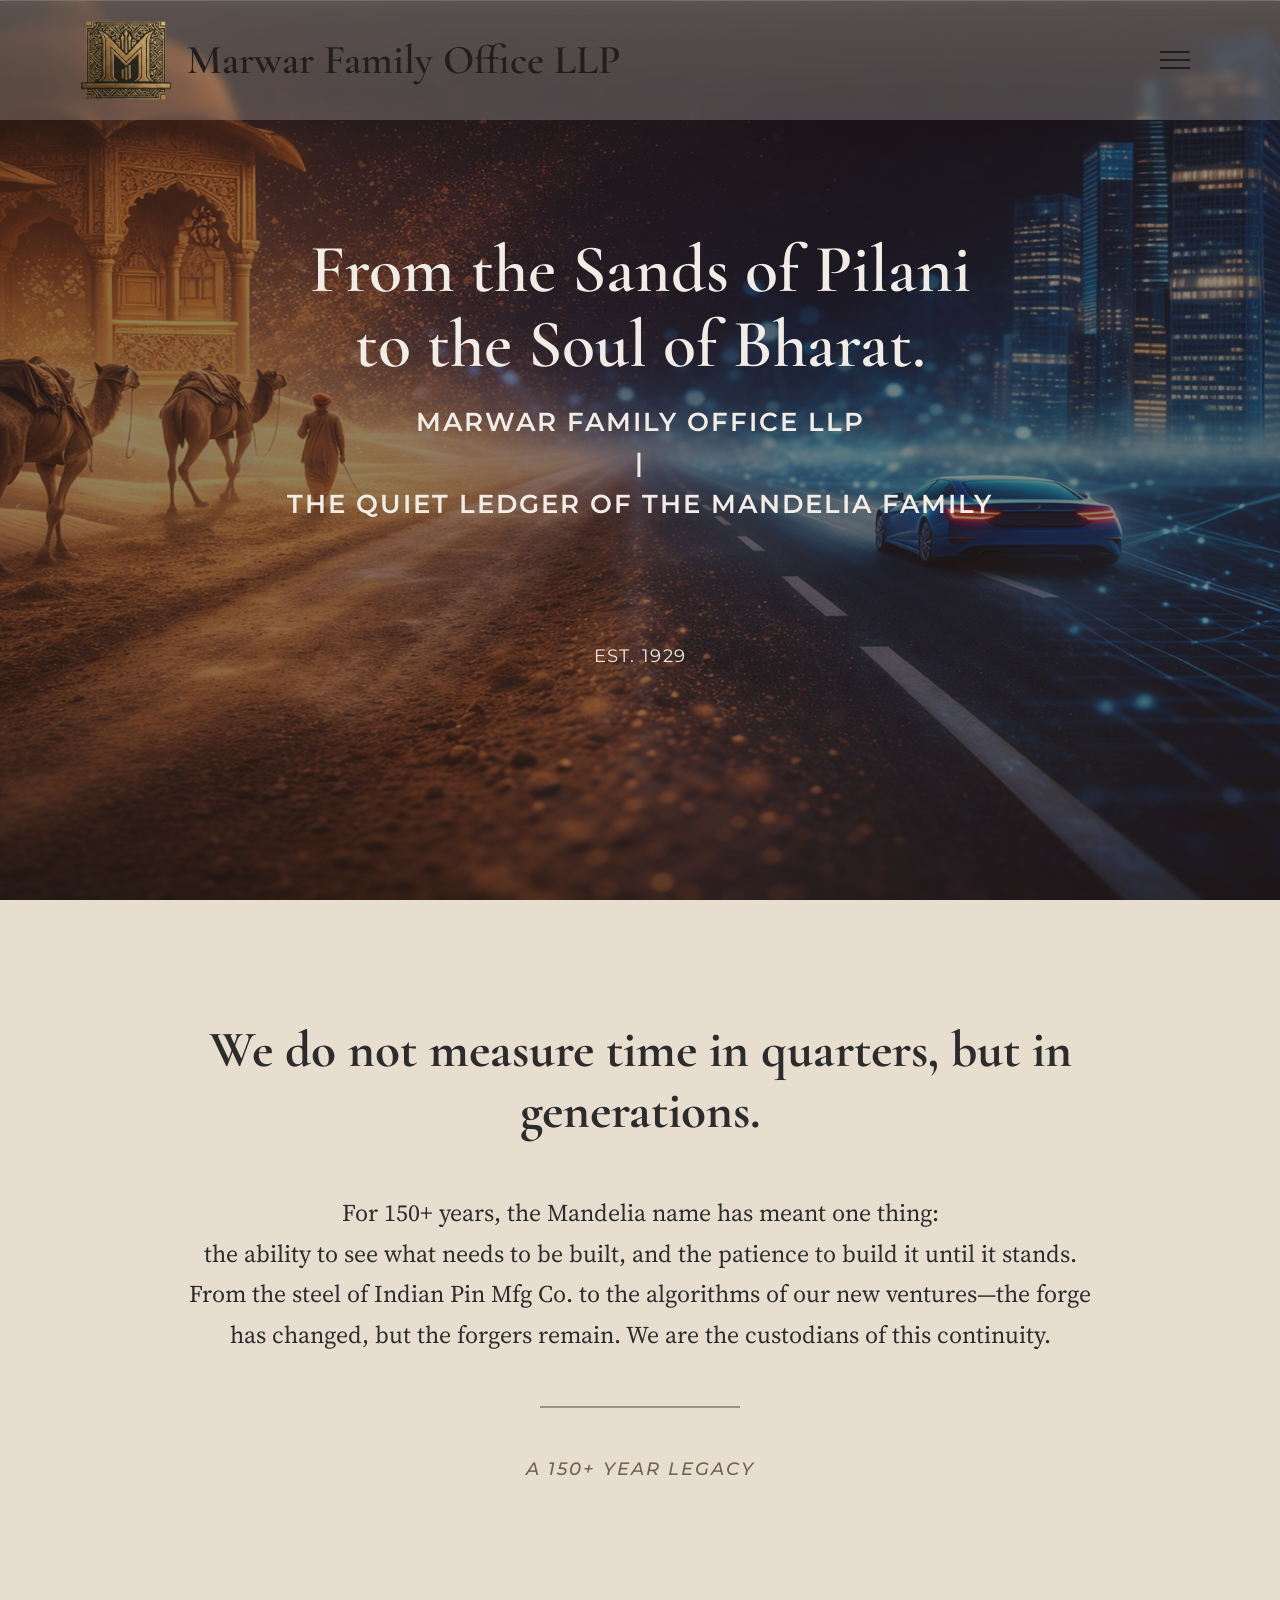
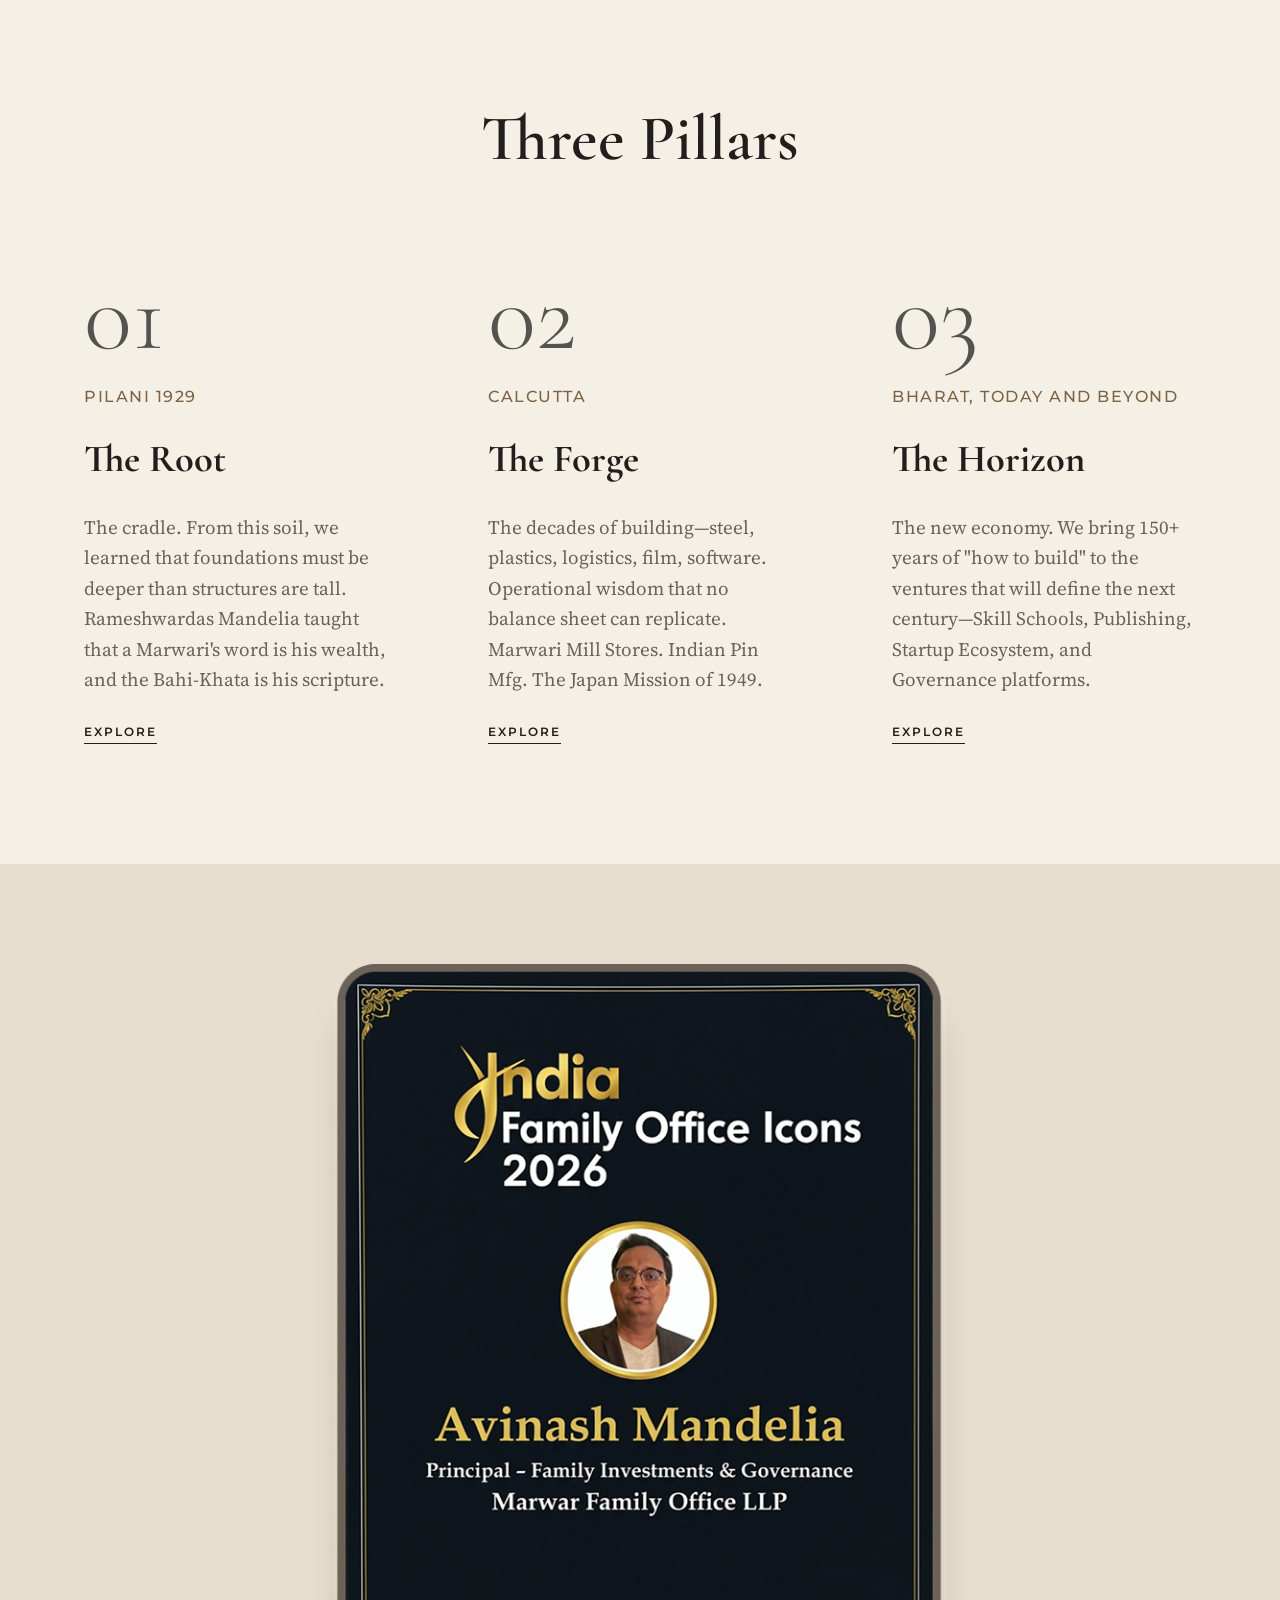
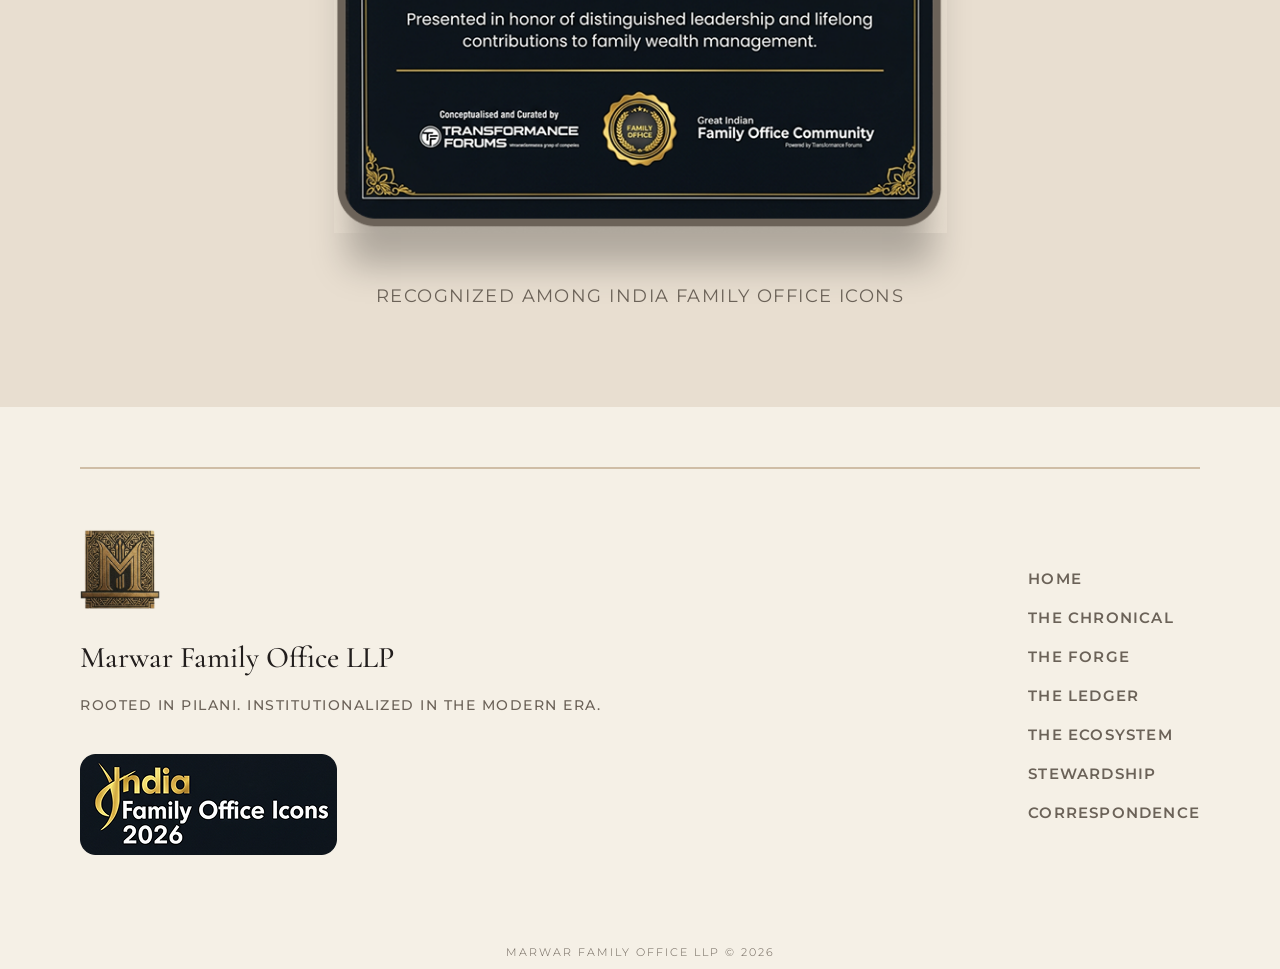
==== index.html @ 7d97b744 "start" ====
<!DOCTYPE html>
<html lang="en">
<head>
    <meta charset="UTF-8">
    <meta name="viewport" content="width=device-width, initial-scale=1.0">
    <title>Marwar Family Office | Home</title>
    
    <link rel="stylesheet" href="../css/global.css">
    <link rel="stylesheet" href="../css/home.css">
    
    <link href="https://fonts.googleapis.com/css2?family=Cormorant+Garamond:wght@300;400;600;700&family=Montserrat:ital,wght@0,300;0,400;0,500;0,600;1,500;1,600&family=Source+Serif+Pro:wght@400&display=swap" rel="stylesheet">
</head>
<body>

    <div id="navbar-placeholder"></div>

    <main>
        <section class="hero">
            <div class="hero-title">
                <h1>From the Sands of Pilani <br> to the Soul of Bharat.</h1>
                <div class="hero-subtitle">
                    Marwar Family Office LLP <br> | <br> The Quiet Ledger of the Mandelia Family
                </div>
            </div>
            <div style="font-family: 'Montserrat'; font-size: 18px; text-transform: uppercase; letter-spacing: 1.44px;">Est. 1929</div>
        </section>

        <section class="legacy-section">
            <div class="legacy-heading">We do not measure time in quarters, but in generations.</div>
            <div class="legacy-body">
                For 150+ years, the Mandelia name has meant one thing: <br> the ability to see what needs to be built, and the patience to build it until it stands.
                <br>From the steel of Indian Pin Mfg Co. to the algorithms of our new ventures—the forge <br> has changed, but the forgers remain. We are the custodians of this continuity.
            </div>
            <div class="divider-gold"></div>
            <div class="legacy-tag">A 150+ Year Legacy</div>
        </section>

        <section class="pillars-section">
            <h2>Three Pillars</h2>
            <div class="pillars-grid">
                <div class="pillar-card">
                    <div class="pillar-num">01</div>
                    <div class="pillar-loc">Pilani 1929</div>
                    <h3>The Root</h3>
                    <div class="pillar-desc">The cradle. From this soil, we learned that foundations must be deeper than structures are tall. Rameshwardas Mandelia taught that a Marwari's word is his wealth, and the Bahi-Khata is his scripture.</div>
                    <a href="chronicle.html" class="pillar-explore">Explore</a>
                </div>
                <div class="pillar-card">
                    <div class="pillar-num">02</div>
                    <div class="pillar-loc">Calcutta</div>
                    <h3>The Forge</h3>
                    <div class="pillar-desc">The decades of building—steel, plastics, logistics, film, software. Operational wisdom that no balance sheet can replicate. Marwari Mill Stores. Indian Pin Mfg. The Japan Mission of 1949.</div>
                    <a href="forge.html" class="pillar-explore">Explore</a>
                </div>
                <div class="pillar-card">
                    <div class="pillar-num">03</div>
                    <div class="pillar-loc">Bharat, today and Beyond</div>
                    <h3>The Horizon</h3>
                    <div class="pillar-desc">The new economy. We bring 150+ years of "how to build" to the ventures that will define the next century—Skill Schools, Publishing, Startup Ecosystem, and Governance platforms.</div>
                    <a href="ecosystem.html" class="pillar-explore">Explore</a>
                </div>
            </div>
        </section>

        <section style="background: #E8DED0; padding: 100px 0; text-align: center;">
            <img src="../assets/images/award.png" style="max-width: 613px; width: 90%; box-shadow: 0px 46px 34px -14px rgba(0,0,0,0.25);" alt="Award">
            <div style="margin-top: 48px; font-family: 'Montserrat'; font-size: 18px; text-transform: uppercase; letter-spacing: 1.44px; color: #6B6258;">
                Recognized among India Family Office Icons
            </div>
        </section>
    </main>

    <div id="footer-placeholder"></div>

    <script src="../js/main.js"></script>
    <script>
        window.onload = () => {
            // Load components and highlight 'index' (Home) in the nav
            loadComponent('navbar-placeholder', '../Components/navbar.html', 'index');
            loadComponent('footer-placeholder', '../Components/footer.html');
        };
    </script>
</body>
</html>
---- css/global.css ----
/* --- Global Reset & Fonts --- */
* { margin: 0; padding: 0; box-sizing: border-box; }
body { background-color: #F5F0E6; color: #2C2C2C; font-family: 'Montserrat', sans-serif; }


/* --- NAVBAR & OVERLAY STYLES --- */
.header {
    width: 100%;
    padding: 20px 80px;
    display: flex;
    justify-content: space-between;
    align-items: center;
    position: fixed;
    top: 0;
    z-index: 1000;
    backdrop-filter: blur(5px);
    -webkit-backdrop-filter: blur(5px);
    background: rgba(245, 240, 230, 0.22); /* Same as your provided code */
}

.logo-container { display: flex; align-items: center; gap: 15px; }
.logo-container img { height: 80px; display: block; }
.logo-text { 
    color: #221E1D; 
    font-size: 41px; 
    font-family: 'Cormorant Garamond', serif; 
    font-weight: 600; 
    word-wrap: break-word;
}

/* HAMBURGER STYLING */
.nav-toggle { background: none; border: none; cursor: pointer; padding: 10px; z-index: 1100; }
.hamburger { 
    display: block; 
    width: 30px; 
    height: 2px; 
    background: #221E1D; 
    position: relative; 
}
.hamburger::before, .hamburger::after { 
    content: ''; 
    position: absolute; 
    width: 30px; 
    height: 2px; 
    background: #221E1D; 
    left: 0; 
}
.hamburger::before { top: -8px; }
.hamburger::after { bottom: -8px; }

/* OVERLAY STYLING */
.nav-overlay {
    position: fixed; 
    top: 0; 
    left: 0; 
    width: 100%; 
    height: 100%;
    backdrop-filter: blur(10px); 
    -webkit-backdrop-filter: blur(10px);
    background: rgba(232, 222, 208, 0.9); /* Your specific beige overlay */
    display: flex; 
    justify-content: center; 
    align-items: center;
    z-index: 2000; 
    opacity: 0; 
    visibility: hidden; 
    transition: all 0.4s ease-in-out;
}

.nav-overlay.active { 
    opacity: 1; 
    visibility: visible; 
}

.nav-close { 
    position: absolute; 
    top: 30px; 
    right: 80px; 
    font-size: 50px; 
    background: none; 
    border: none; 
    color: #221E1D; 
    cursor: pointer; 
    font-weight: 200; 
}

.nav-links { 
    display: flex; 
    flex-direction: column; 
    gap: 60px; 
    text-align: center; 
    font-family: Montserrat; 
}

.nav-item { 
    text-decoration: none; 
    color: #221E1D; 
    font-family: 'Montserrat', sans-serif;
    font-size: 18px; 
    font-weight: 600; 
    letter-spacing: 2px; 
    transition: color 0.3s; 
    text-transform: uppercase; 
}

.nav-item:hover, .nav-item.active { 
    color: #8c734b; /* Marwar Gold */
}

@media (max-width: 1024px) {
    .header { padding: 15px 40px; }
    .logo-container img { height: 60px; }
    .logo-text { font-size: 20px; }
}

@media (max-width: 768px) {
    .header { padding: 10px 20px; }
    .logo-container img { height: 50px; }
    .logo-text { font-size: 18px; }
    .nav-item { font-size: 18px; letter-spacing: 2px; }
}


/* --- THE MARWAR ARCHITECTURAL FOOTER --- */
.marwar-footer {
    background-color: #F5F0E6;
    padding: 60px 80px 10px 80px;
    width: 100%;
    display: flex;
    justify-content: center;
}

.footer-container {
    max-width: 1568px;
    width: 100%;
}

.footer-divider {
    width: 100%;
    height: 2px;
    background-color: #B69B7C;
    opacity: 0.6;
    margin-bottom: 60px; 
}

.footer-main-content {
    display: flex;
    justify-content: space-between; 
    align-items: flex-start;
}

.footer-brand-section {
    display: flex;
    flex-direction: column;
    gap: 20px;
}

.footer-logo {
    height: 80px;
    width: 80px;
    margin-bottom: 10px;
}

.footer-company-name {
    font-family: 'Cormorant Garamond', serif;
    font-size: 30px;
    font-weight: 500;
    color: #221E1D;
    margin: 0;
}

.footer-tagline {
    font-family: 'Montserrat', sans-serif;
    font-size: 14px;
    font-weight: 500;
    text-transform: uppercase;
    letter-spacing: 1.5px;
    color: #6B6258;
}

.award-icon {
    width: 257px;
    height: auto;
    margin-top: 20px;
    border-radius: 8px;
}


.footer-nav {
    margin-top: 40px;
    display: flex;
    flex-direction: column; 
    text-align: left; 
    gap: 20px;
}

.footer-nav a {
    text-decoration: none;
    font-family: 'Montserrat', sans-serif;
    font-size: 15px;
    font-weight: 600;
    color: #6B6258;
    text-transform: uppercase;
    letter-spacing: 1.2px;
    transition: color 0.3s ease;
}

.footer-nav a:hover {
    color: #8c734b;
}

.footer-copyright {
    margin-top: 90px; 
    text-align: center;
    font-family: 'Montserrat', sans-serif;
    font-size: 11px;
    font-weight: 300;
    color: #6B6258;
    letter-spacing: 2px;
    text-transform: uppercase;
}

/* --- RESPONSIVE LOGIC --- */
@media (max-width: 1024px) {
    .marwar-footer { padding: 60px 40px; }
}

@media (max-width: 768px) {
    .footer-main-content {
        flex-direction: column; /* Stack only on mobile */
        align-items: center;
        text-align: center;
        gap: 60px;
    }

    .footer-nav {
        text-align: center;
        width: 100%;
    }

    .footer-logo {
        height: 80px;
    }
}
---- css/home.css ----
/* --- Home Page Specific Styles --- */

/* 1. Hero Section */
.hero {
    height: 100vh;
    width: 100%;
    background: linear-gradient(rgba(30, 14, 3, 0.4), rgba(30, 14, 3, 0.4)), 
                url('../assets/images/hero.png') no-repeat center center;
    background-size: cover;
    display: flex;
    flex-direction: column;
    justify-content: center;
    align-items: center;
    text-align: center;
    color: #F2ECE7;
    padding: 0 20px;
    /* Added gap for the 'Est 1929' spacing */
    gap: 120px; 
}

.hero-title h1 {
    font-family: 'Cormorant Garamond', serif;
    font-size: clamp(2.5rem, 6vw, 68px);
    font-weight: 600;
    margin-bottom: 20px;
    line-height: 1.1;
}

.hero-subtitle {
    font-family: 'Montserrat', sans-serif;
    font-size: clamp(0.9rem, 2vw, 28px);
    font-weight: 600;
    text-transform: uppercase;
    line-height: 1.6;
    letter-spacing: 2px;
}

.hero-est {
    font-family: 'Montserrat', sans-serif;
    font-size: 18px;
    text-transform: uppercase;
    letter-spacing: 1.44px;
    opacity: 0.9;
}

/* 2. Legacy Section (The Quote) */
.legacy-section {
    background: #E8DED0;
    padding: 120px 10%;
    display: flex;
    flex-direction: column;
    align-items: center;
    text-align: center;
    gap: 50px;
}

.legacy-heading {
    font-family: 'Cormorant Garamond', serif;
    font-size: clamp(1.8rem, 4vw, 56px);
    font-weight: 700;
    max-width: 900px;
    line-height: 1.2;
}

.legacy-body {
    max-width: 1100px;
    font-family: 'Source Serif Pro', serif;
    font-size: clamp(1.1rem, 2vw, 24px);
    line-height: 1.7;
    color: #2C2C2C;
}

.divider-gold {
    width: 200px;
    height: 2px;
    background: #716251;
    opacity: 0.6;
}

.legacy-tag {
    font-family: 'Montserrat', sans-serif;
    font-size: 18px;
    font-style: italic;
    font-weight: 500;
    text-transform: uppercase;
    letter-spacing: 2px;
    color: #716251;
}

/* 3. Three Pillars Section */
.pillars-section {
    background: #F5F0E6;
    padding: 100px 5%;
    text-align: center;
}

.pillars-section h2 {
    font-family: 'Cormorant Garamond', serif;
    font-size: clamp(2.5rem, 5vw, 68px);
    font-weight: 600;
    margin-bottom: 80px;
    color: #221E1D;
}

.pillars-grid {
    display: flex;
    justify-content: center;
    gap: 60px;
    flex-wrap: wrap;
    max-width: 1400px;
    margin: 0 auto;
}

.pillar-card {
    flex: 1;
    min-width: 320px;
    max-width: 400px;
    text-align: left;
    display: flex;
    flex-direction: column;
    gap: 30px;
    padding: 20px;
    transition: transform 0.3s ease;
}

.pillar-card:hover {
    transform: translateY(-10px);
}

.pillar-num {
    font-family: 'Cormorant Garamond', serif;
    font-size: 100px;
    font-weight: 300;
    line-height: 0.8;
    color: #2C2C2C;
    opacity: 0.8;
}

.pillar-loc {
    font-family: 'Montserrat', sans-serif;
    font-size: 16px;
    color: #7C6346;
    text-transform: uppercase;
    letter-spacing: 1.5px;
    font-weight: 500;
}

.pillar-card h3 {
    font-family: 'Cormorant Garamond', serif;
    font-size: clamp(2rem, 3vw, 46px);
    font-weight: 700;
    color: #221E1D;
}

.pillar-desc {
    font-family: 'Source Serif Pro', serif;
    font-size: 19px;
    line-height: 1.6;
    color: #6B6258;
}

.pillar-explore {
    font-family: 'Montserrat', sans-serif;
    font-size: 12px;
    font-weight: 600;
    text-transform: uppercase;
    letter-spacing: 2px;
    text-decoration: none;
    color: #221E1D;
    border-bottom: 1px solid #221E1D;
    width: fit-content;
    padding-bottom: 4px;
    transition: color 0.3s, border-color 0.3s;
}

.pillar-explore:hover {
    color: #7C6346;
    border-color: #7C6346;
}

/* 4. Award Section */
.award-section {
    background: #E8DED0;
    padding: 100px 20px;
    text-align: center;
}

.award-img {
    max-width: 613px;
    width: 100%;
    height: auto;
    box-shadow: 0px 46px 60px -20px rgba(0,0,0,0.3);
    border-radius: 4px;
}

.award-label {
    margin-top: 48px;
    font-family: 'Montserrat', sans-serif;
    font-size: 18px;
    text-transform: uppercase;
    letter-spacing: 1.44px;
    color: #6B6258;
}

/* --- Responsive Layout --- */

@media (max-width: 1024px) {
    .hero { gap: 80px; }
    .pillars-grid { gap: 40px; }
}

@media (max-width: 768px) {
    .legacy-section { padding: 80px 20px; }
    .hero { height: 85vh; }
    .pillars-section h2 { margin-bottom: 40px; }
    .pillar-card { align-items: center; text-align: center; }
    .pillar-explore { margin: 0 auto; }
}
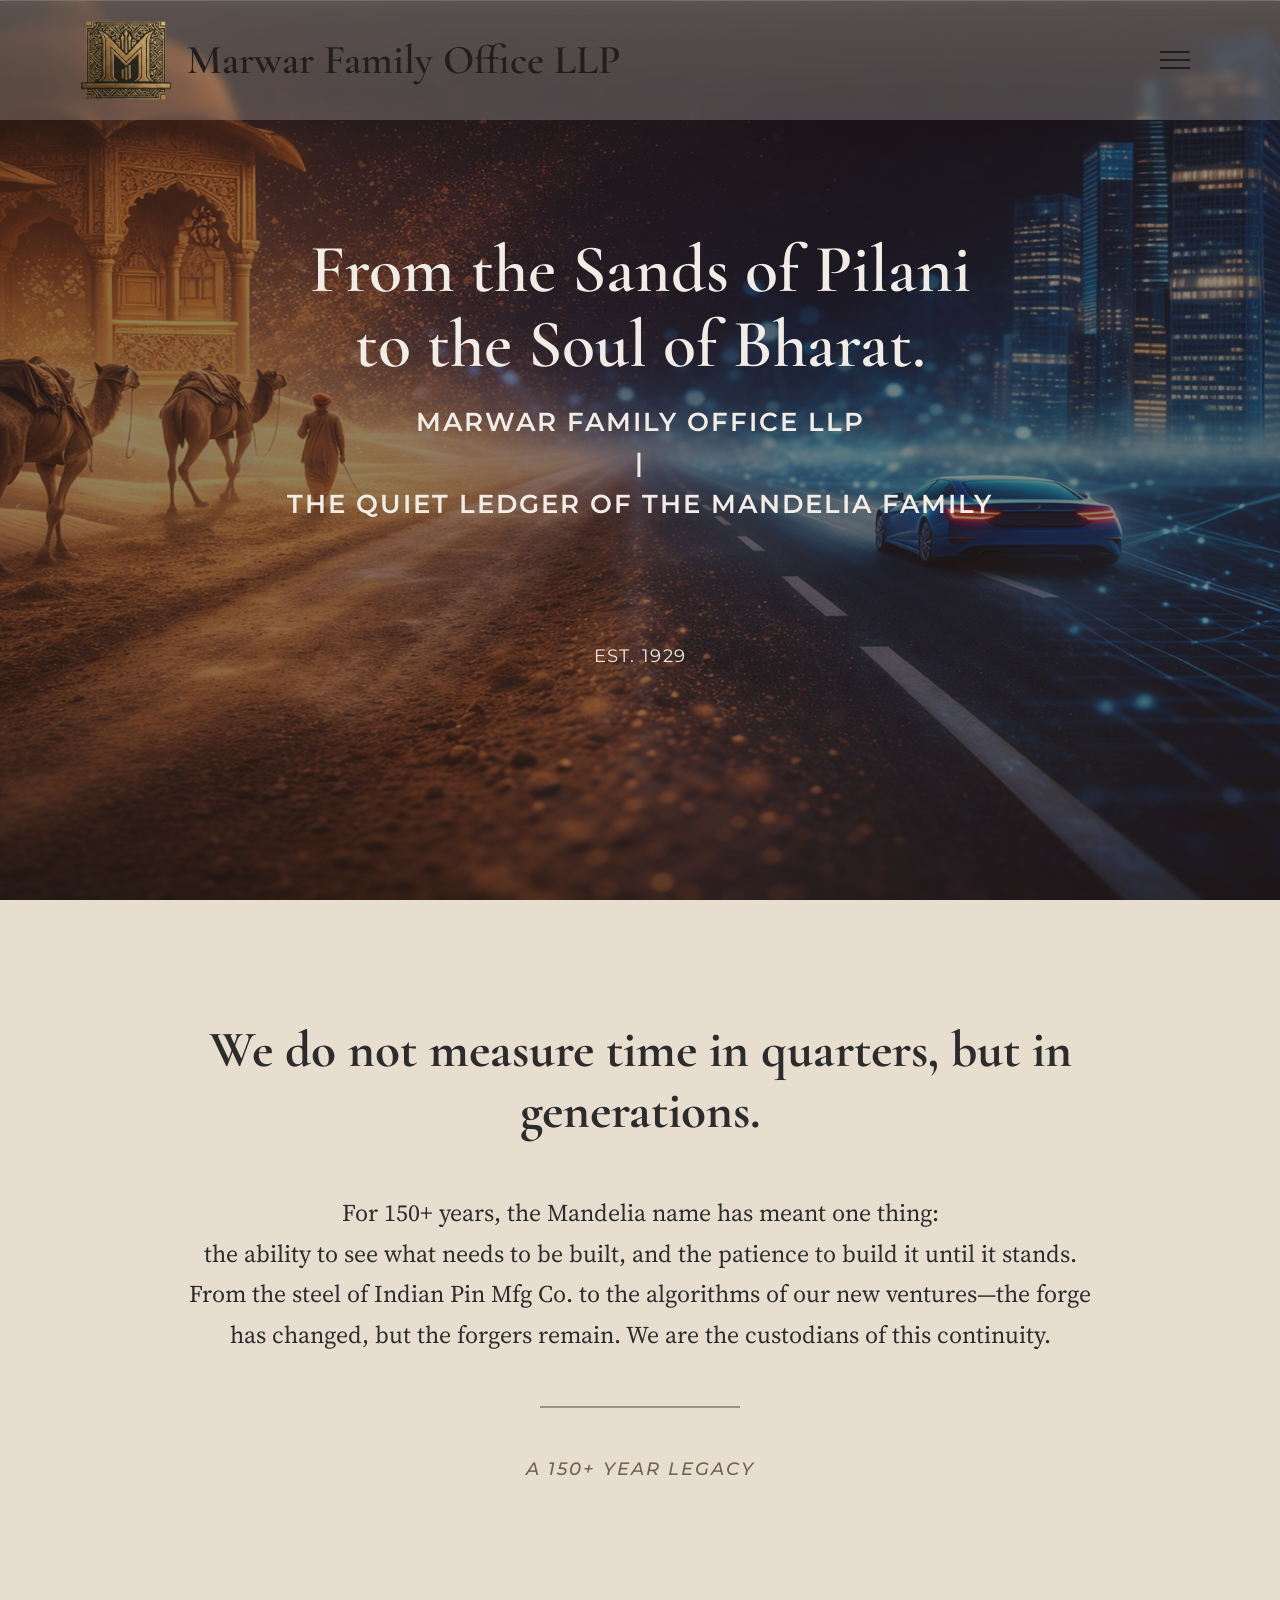
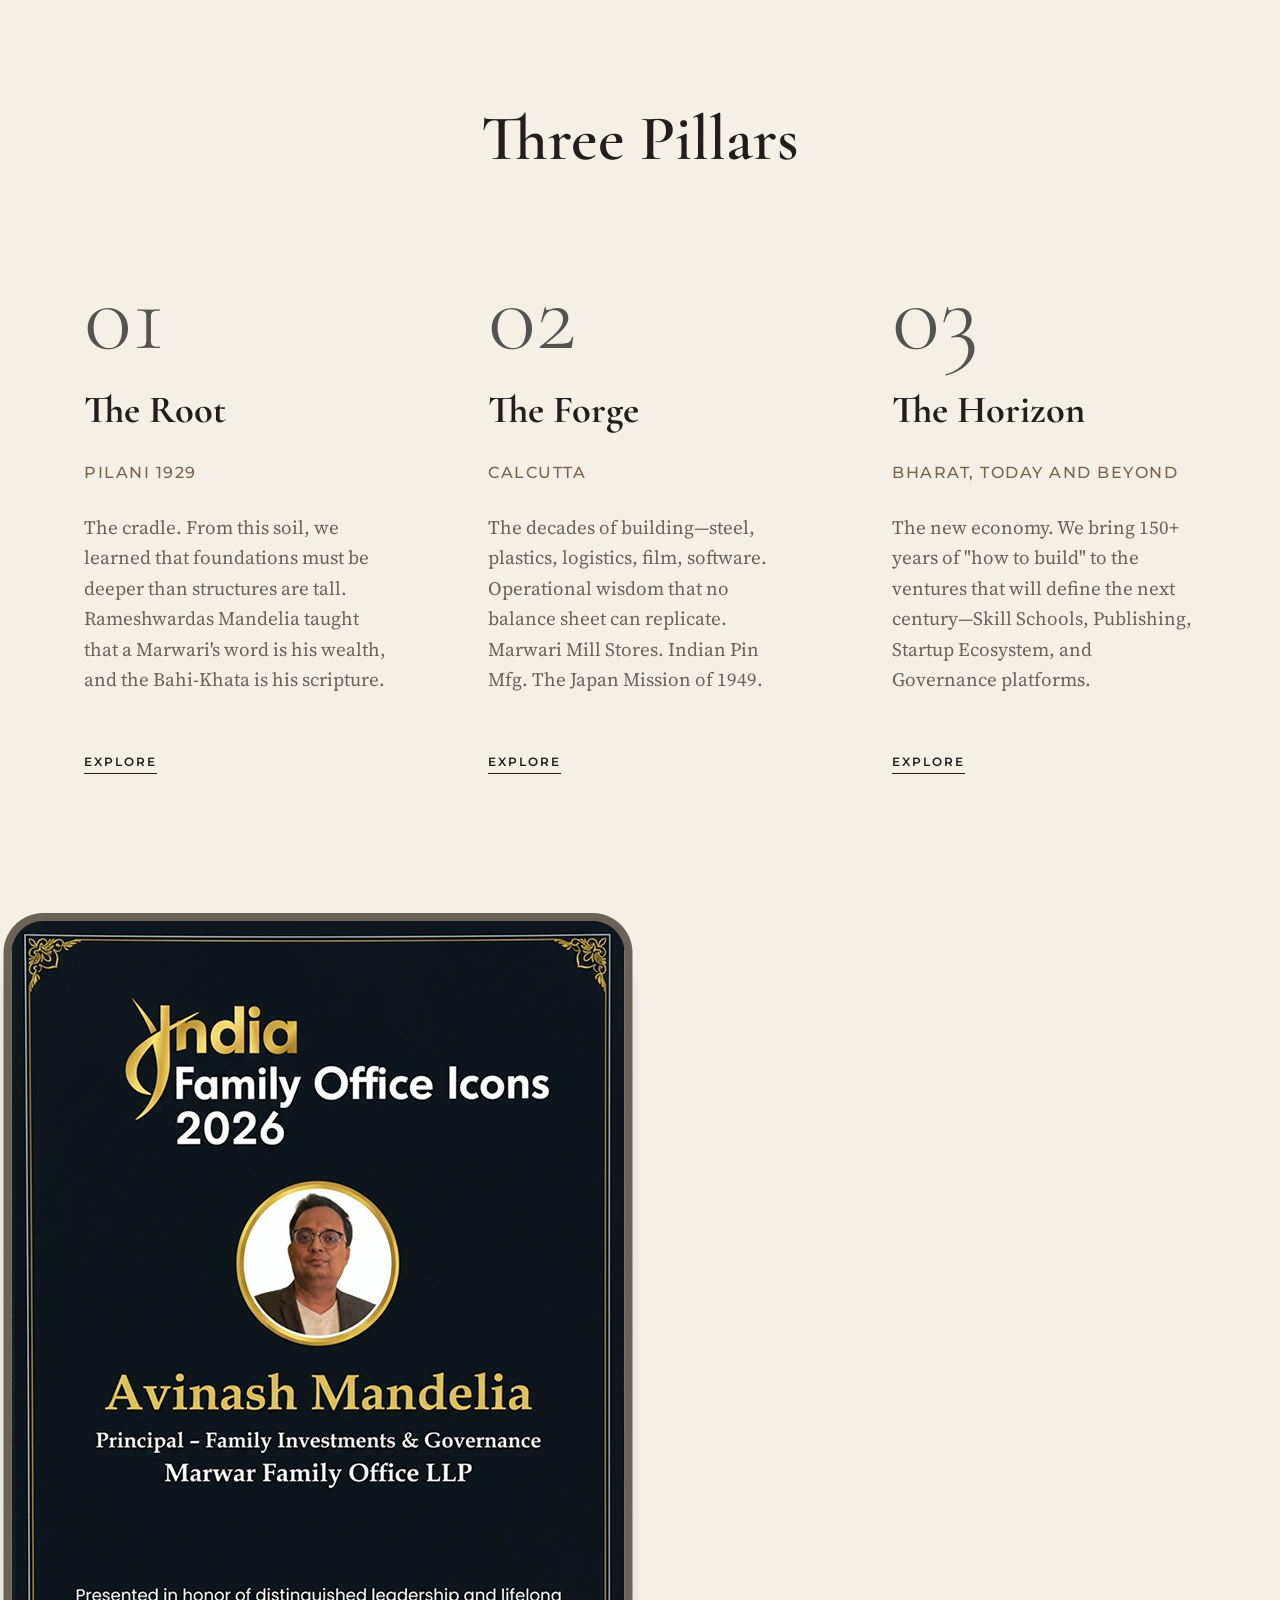
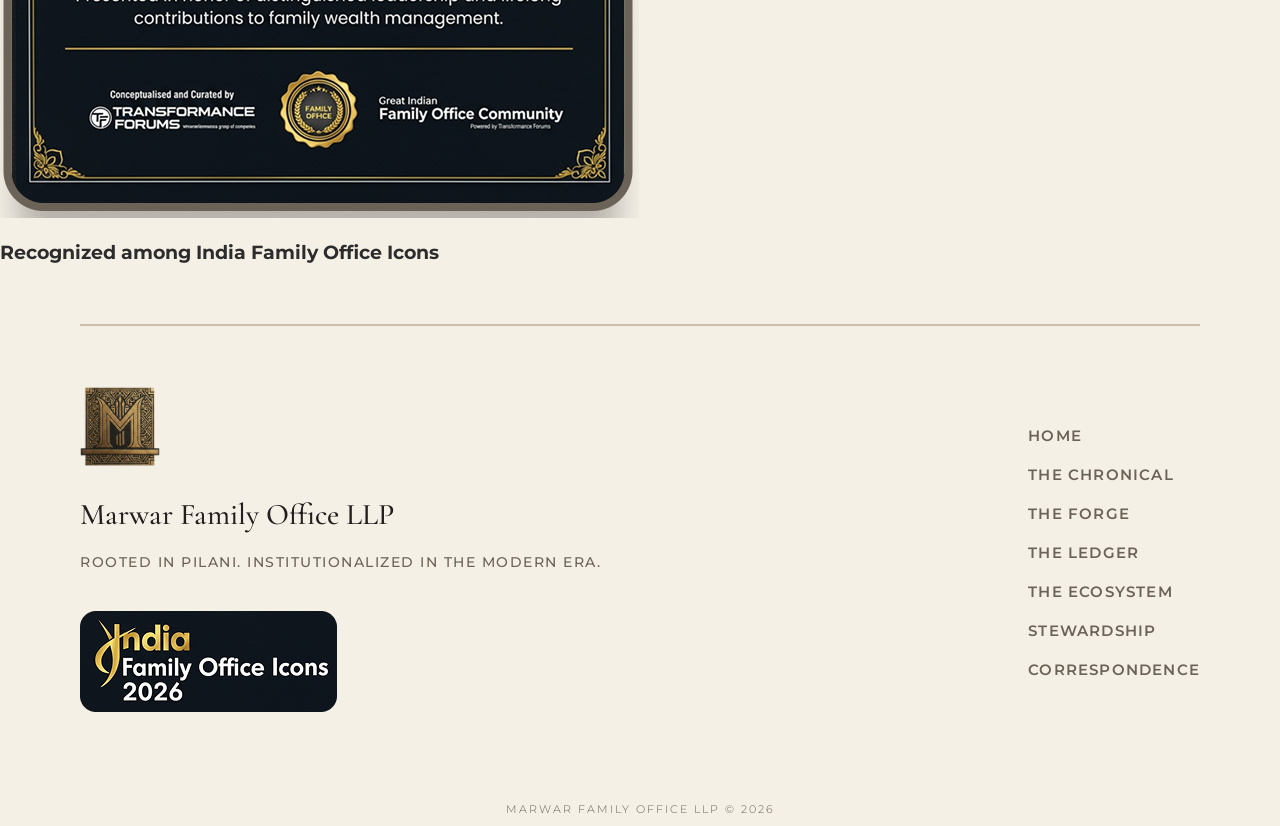
==== commit 88bbdc61: "Update index.html" ====
--- a/index.html
+++ b/index.html
@@ -18,7 +18,9 @@
         <section class="hero">
             <div class="hero-title">
                 <h1>From the Sands of Pilani <br> to the Soul of Bharat.</h1>
+                <div class="narrative-dividerr"></div>
                 <div class="hero-subtitle">
+                    
                     Marwar Family Office LLP <br> | <br> The Quiet Ledger of the Mandelia Family
                 </div>
             </div>
@@ -40,34 +42,51 @@
             <div class="pillars-grid">
                 <div class="pillar-card">
                     <div class="pillar-num">01</div>
+                    <h3>The Root</h3>
                     <div class="pillar-loc">Pilani 1929</div>
-                    <h3>The Root</h3>
+                    
                     <div class="pillar-desc">The cradle. From this soil, we learned that foundations must be deeper than structures are tall. Rameshwardas Mandelia taught that a Marwari's word is his wealth, and the Bahi-Khata is his scripture.</div>
+                    <div class="divider-goldd"></div>
                     <a href="chronicle.html" class="pillar-explore">Explore</a>
                 </div>
                 <div class="pillar-card">
                     <div class="pillar-num">02</div>
+                     <h3>The Forge</h3>
                     <div class="pillar-loc">Calcutta</div>
-                    <h3>The Forge</h3>
+                   
                     <div class="pillar-desc">The decades of building—steel, plastics, logistics, film, software. Operational wisdom that no balance sheet can replicate. Marwari Mill Stores. Indian Pin Mfg. The Japan Mission of 1949.</div>
+                    <div class="divider-goldd"></div>
                     <a href="forge.html" class="pillar-explore">Explore</a>
                 </div>
                 <div class="pillar-card">
                     <div class="pillar-num">03</div>
+                    <h3>The Horizon</h3>
                     <div class="pillar-loc">Bharat, today and Beyond</div>
-                    <h3>The Horizon</h3>
+                    
                     <div class="pillar-desc">The new economy. We bring 150+ years of "how to build" to the ventures that will define the next century—Skill Schools, Publishing, Startup Ecosystem, and Governance platforms.</div>
+                    <div class="divider-goldd"></div>
                     <a href="ecosystem.html" class="pillar-explore">Explore</a>
                 </div>
             </div>
         </section>
 
-        <section style="background: #E8DED0; padding: 100px 0; text-align: center;">
-            <img src="../assets/images/award.png" style="max-width: 613px; width: 90%; box-shadow: 0px 46px 34px -14px rgba(0,0,0,0.25);" alt="Award">
-            <div style="margin-top: 48px; font-family: 'Montserrat'; font-size: 18px; text-transform: uppercase; letter-spacing: 1.44px; color: #6B6258;">
-                Recognized among India Family Office Icons
-            </div>
-        </section>
+        <section class="award-recognition-section">
+    <img src="../assets/images/vector.png" alt="" class="award-watermark">
+
+    <div class="award-content-wrapper">
+        <img src="../assets/images/award.png" 
+             class="award-card-img" 
+             alt="India Family Office Icons 2026 Award for Avinash Mandelia">
+        
+        <div class="award-dot-wrapper">
+            <img src="assets/images/vector1.png" alt="" class="award-dot-icon">
+        </div>
+
+        <h3 class="award-recognition-text">
+            Recognized among India Family Office Icons
+        </h3>
+    </div>
+</section>
     </main>
 
     <div id="footer-placeholder"></div>
@@ -81,4 +100,4 @@
         };
     </script>
 </body>
-</html>+</html>
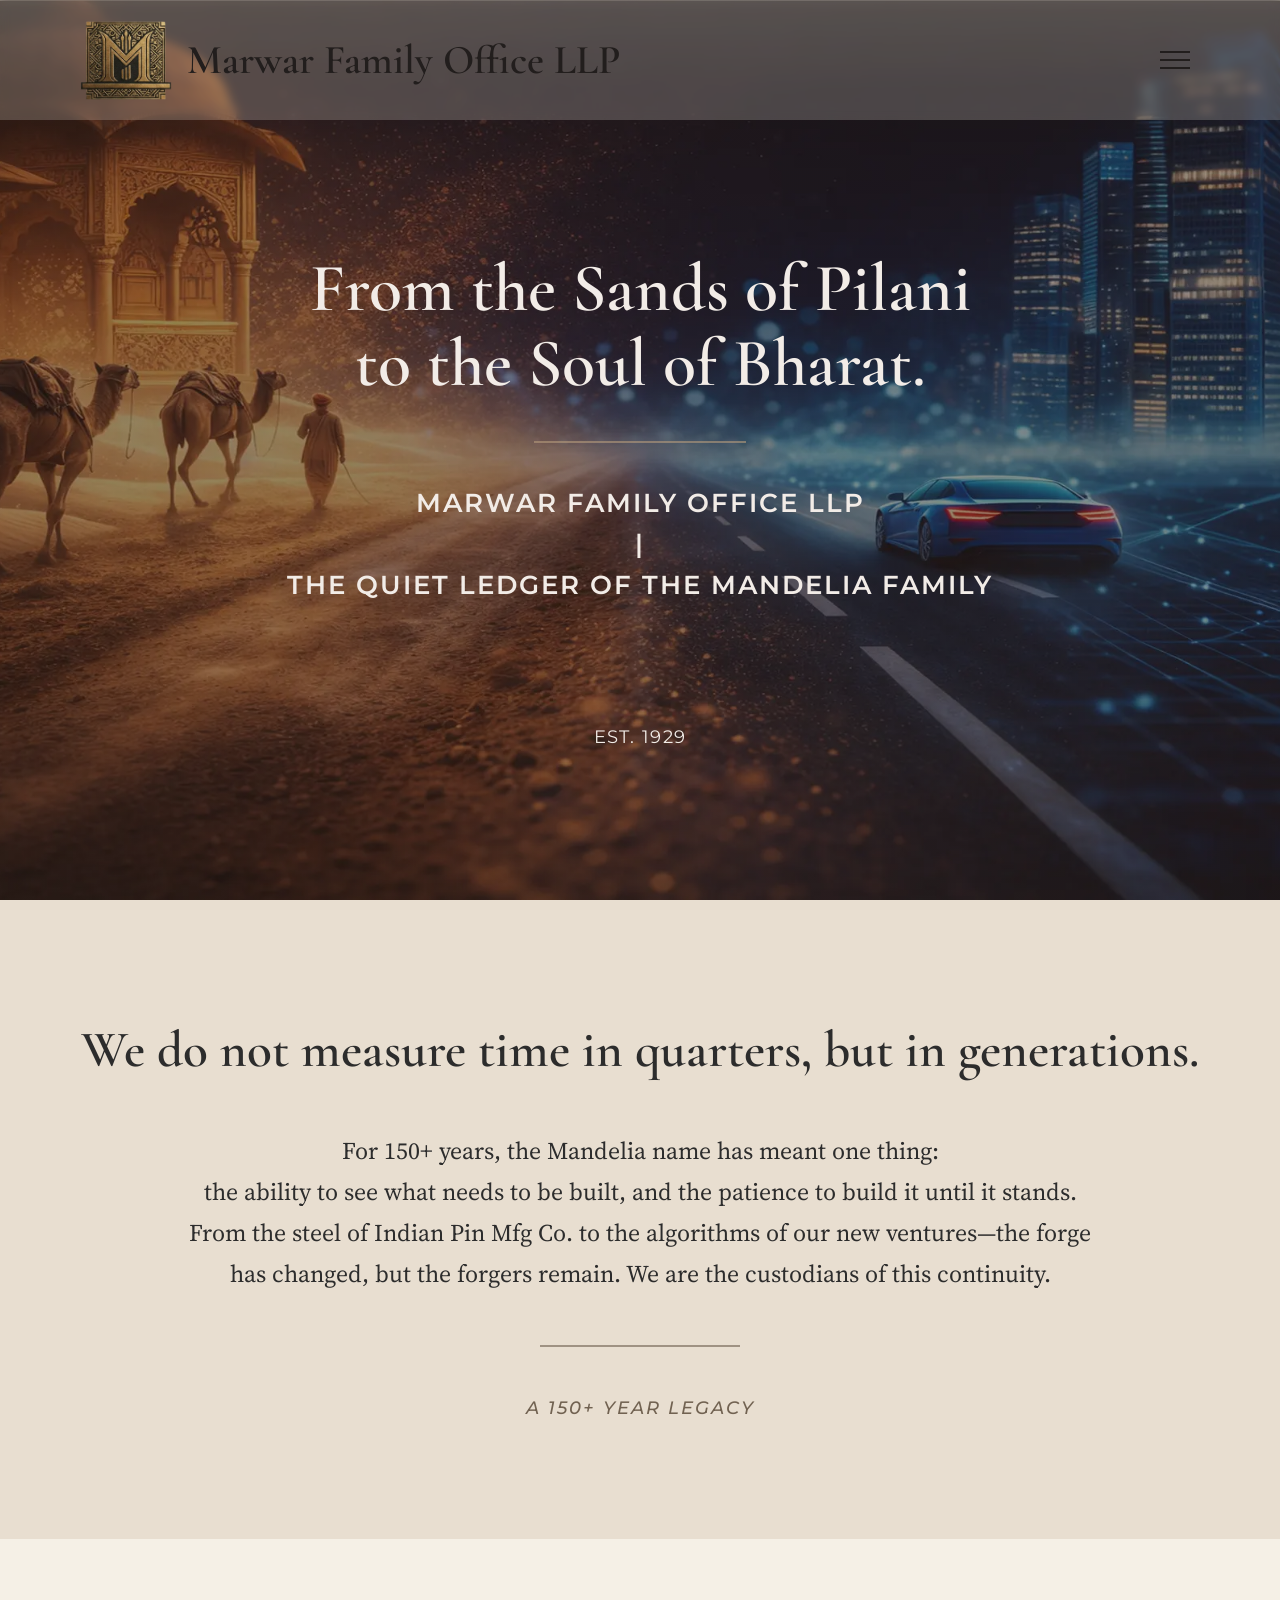
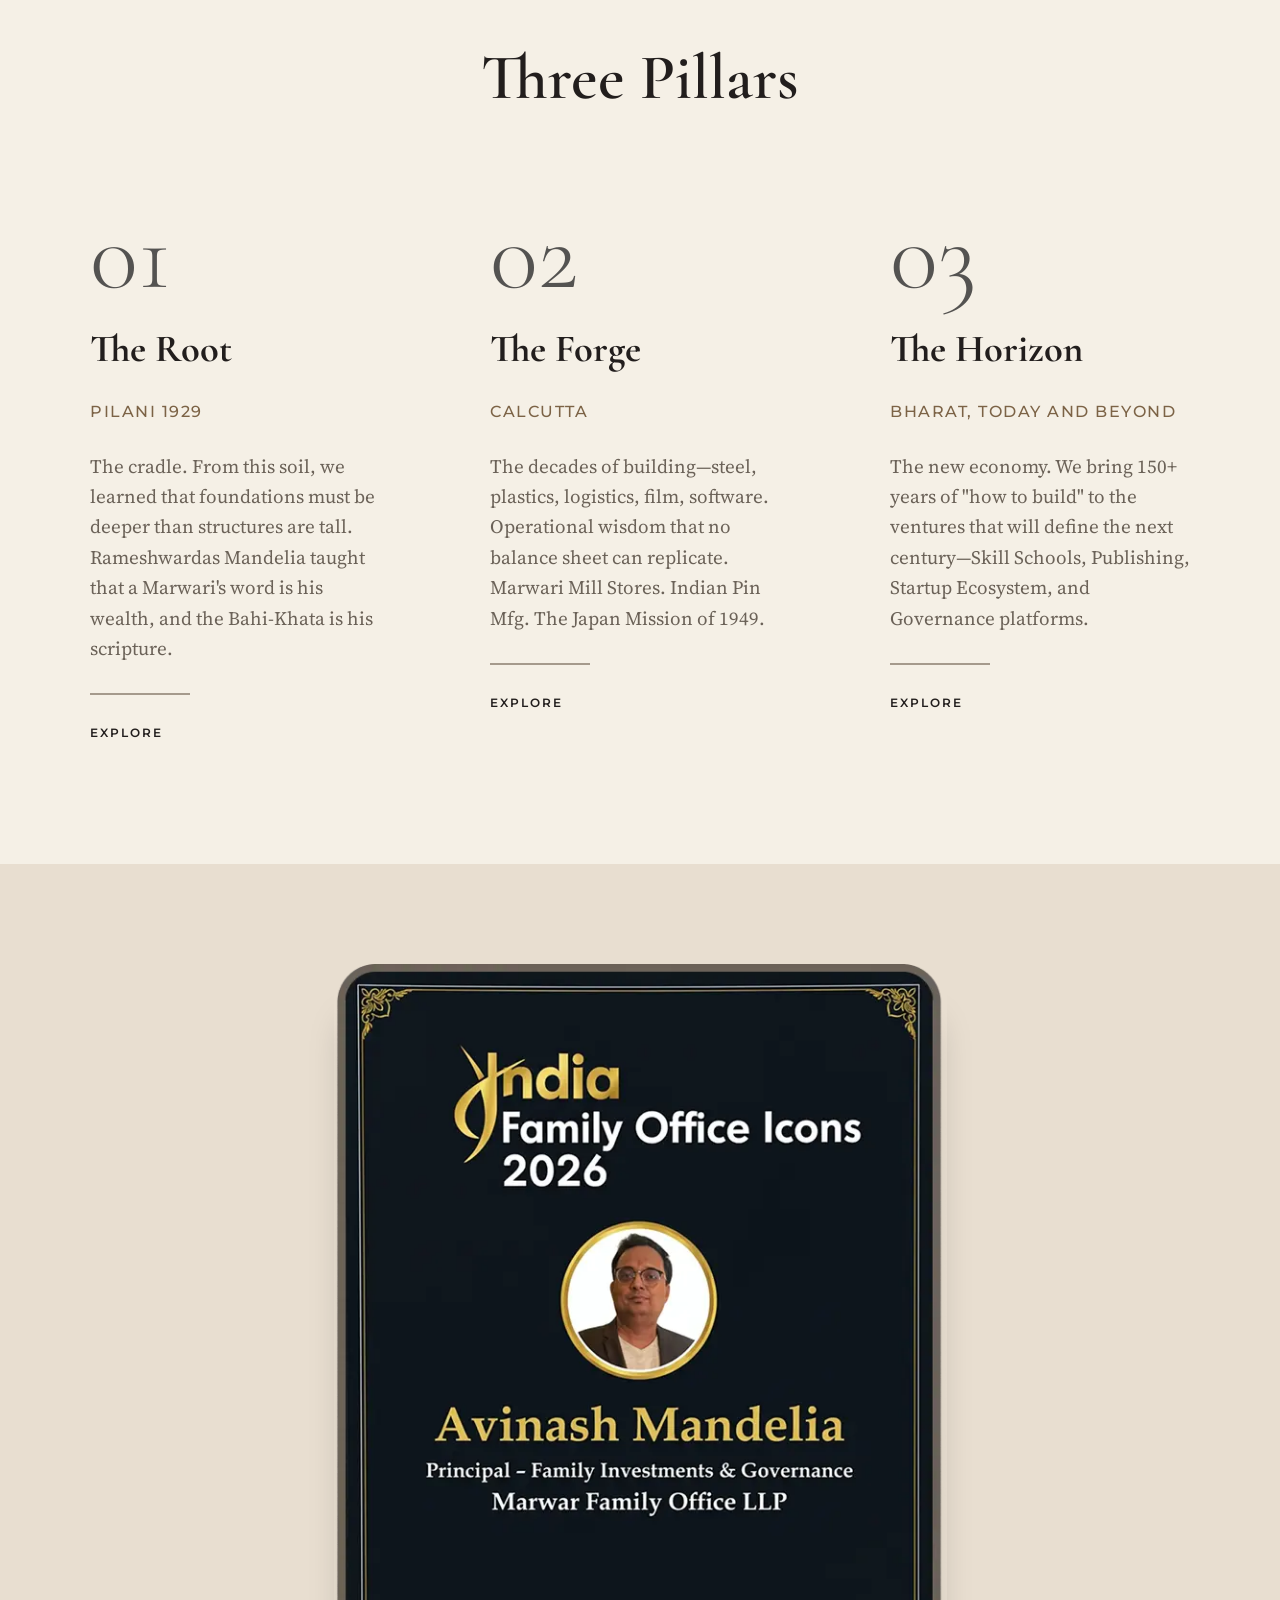
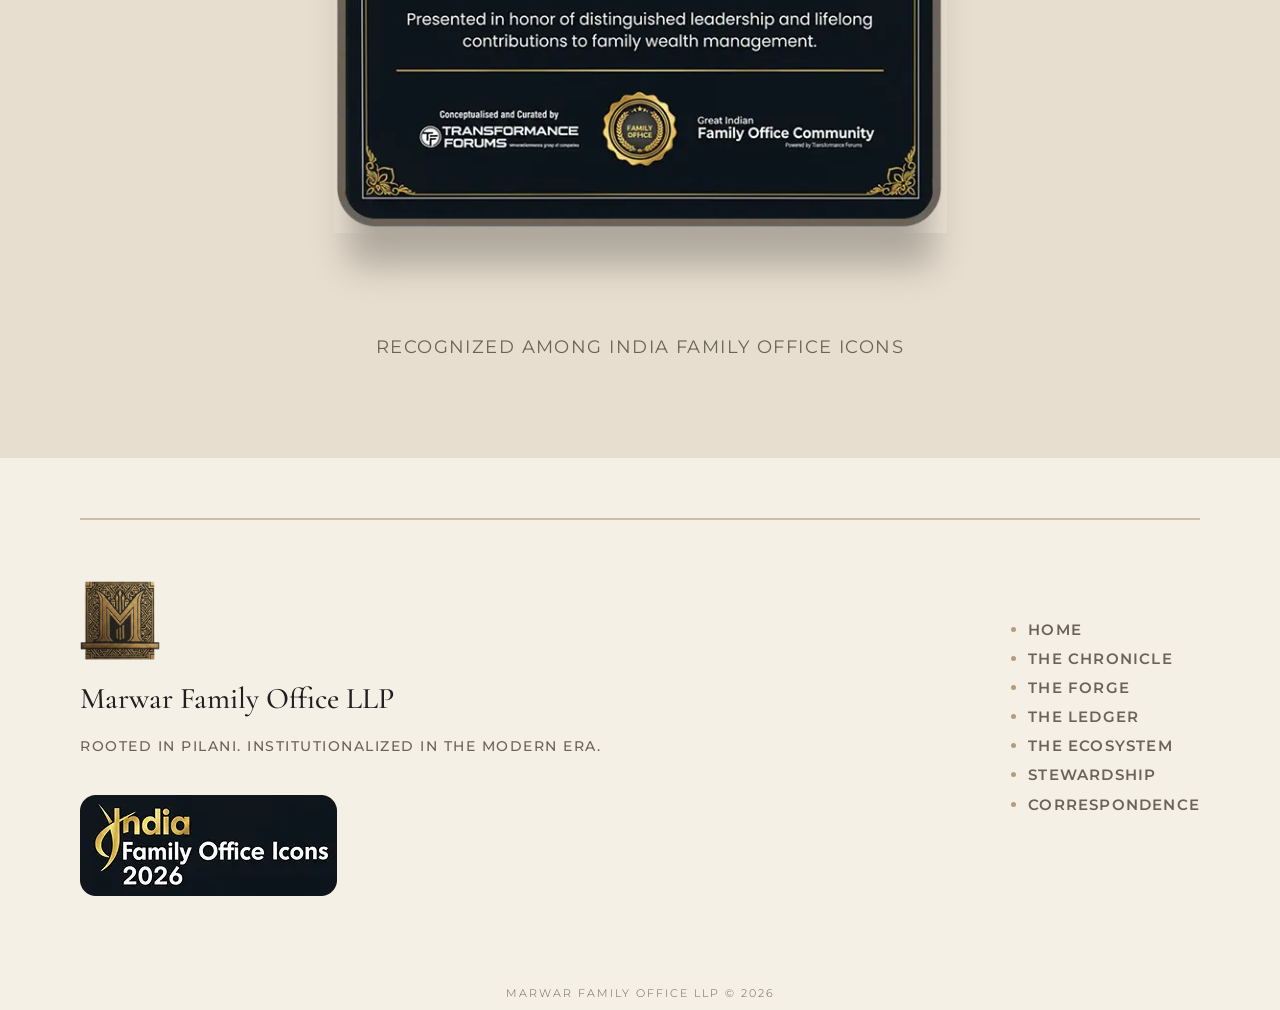
==== commit 374de916: "logo" ====
--- a/index.html
+++ b/index.html
@@ -74,12 +74,12 @@
     <img src="../assets/images/vector.png" alt="" class="award-watermark">
 
     <div class="award-content-wrapper">
-        <img src="../assets/images/award.png" 
+        <img src="../assets/imagep/award.webp" 
              class="award-card-img" 
              alt="India Family Office Icons 2026 Award for Avinash Mandelia">
         
         <div class="award-dot-wrapper">
-            <img src="assets/images/vector1.png" alt="" class="award-dot-icon">
+            <img src="../assets/imagep/Vector (1).png" alt="" class="award-dot-icon">
         </div>
 
         <h3 class="award-recognition-text">
@@ -100,4 +100,4 @@
         };
     </script>
 </body>
-</html>
+</html>
--- a/css/global.css
+++ b/css/global.css
@@ -155,10 +155,18 @@
     gap: 20px;
 }
 
+/* Added Link Style for Logo Branding */
+.footer-logo-link {
+    text-decoration: none;
+    color: inherit;
+    display: flex;
+    flex-direction: column;
+    gap: 10px;
+}
+
 .footer-logo {
     height: 80px;
     width: 80px;
-    margin-bottom: 10px;
 }
 
 .footer-company-name {
@@ -185,13 +193,23 @@
     border-radius: 8px;
 }
 
-
+/* --- UPDATED FOOTER NAV WITH BROWN BULLETS --- */
 .footer-nav {
     margin-top: 40px;
-    display: flex;
-    flex-direction: column; 
-    text-align: left; 
-    gap: 20px;
+}
+
+.footer-nav ul {
+    list-style-type: disc; /* Enables standard bullets */
+    padding-left: 20px;    /* Space for bullets */
+    margin: 0;
+    display: flex;
+    flex-direction: column;
+    gap: 10px;             /* Reduced line spacing */
+    color: #B69B7C;        /* Sets bullet color to Brown */
+}
+
+.footer-nav li {
+    line-height: 1.2;
 }
 
 .footer-nav a {
@@ -199,10 +217,11 @@
     font-family: 'Montserrat', sans-serif;
     font-size: 15px;
     font-weight: 600;
-    color: #6B6258;
+    color: #6B6258;        /* Link text remains Grey */
     text-transform: uppercase;
     letter-spacing: 1.2px;
     transition: color 0.3s ease;
+    display: inline-block;
 }
 
 .footer-nav a:hover {
@@ -220,25 +239,62 @@
     text-transform: uppercase;
 }
 
-/* --- RESPONSIVE LOGIC --- */
+/* --- RESPONSIVE QUERIES --- */
 @media (max-width: 1024px) {
+    .header { padding: 15px 40px; }
+    .logo-container img { height: 60px; }
+    .logo-text { font-size: 24px; }
+    
     .marwar-footer { padding: 60px 40px; }
 }
 
 @media (max-width: 768px) {
+    .header { padding: 10px 20px; }
+    .logo-container img { height: 50px; }
+    .logo-text { font-size: 18px; }
+    .nav-item { font-size: 18px; letter-spacing: 2px; }
+
     .footer-main-content {
-        flex-direction: column; /* Stack only on mobile */
+        flex-direction: column; 
+        align-items: center;    
+        text-align: center;     
+        gap: 50px;
+    }
+
+    .footer-brand-section {
+        align-items: center;    
+    }
+
+    /* Centers the bulleted list on mobile */
+    .footer-nav {
+        margin-top: 0;          
+        width: 100%;
+    }
+
+    .footer-nav ul {
         align-items: center;
-        text-align: center;
-        gap: 60px;
-    }
-
-    .footer-nav {
-        text-align: center;
-        width: 100%;
+        padding-left: 0;
+        list-style-position: inside; /* Keeps bullets next to centered text */
     }
 
     .footer-logo {
-        height: 80px;
-    }
+        margin-left: auto;
+        margin-right: auto;
+    }
+
+    .award-icon {
+        margin-left: auto;
+        margin-right: auto;
+        max-width: 220px;       
+    }
+
+    .footer-copyright {
+        margin-top: 50px;       
+    }
+}
+
+@media (max-width: 480px) {
+    .footer-company-name { font-size: 24px; }
+    .footer-tagline { font-size: 12px; }
+    .footer-nav a { font-size: 14px; }
 }
--- a/css/home.css
+++ b/css/home.css
@@ -5,7 +5,7 @@
     height: 100vh;
     width: 100%;
     background: linear-gradient(rgba(30, 14, 3, 0.4), rgba(30, 14, 3, 0.4)), 
-                url('../assets/images/hero.png') no-repeat center center;
+                url('../assets/imagep/hero.webp') no-repeat center center;
     background-size: cover;
     display: flex;
     flex-direction: column;
@@ -23,6 +23,7 @@
     font-size: clamp(2.5rem, 6vw, 68px);
     font-weight: 600;
     margin-bottom: 20px;
+    padding-top: 100PX;
     line-height: 1.1;
 }
 
@@ -57,9 +58,9 @@
 .legacy-heading {
     font-family: 'Cormorant Garamond', serif;
     font-size: clamp(1.8rem, 4vw, 56px);
-    font-weight: 700;
-    max-width: 900px;
+    font-weight: 600;
     line-height: 1.2;
+    white-space: nowrap;
 }
 
 .legacy-body {
@@ -75,6 +76,22 @@
     height: 2px;
     background: #716251;
     opacity: 0.6;
+}
+.divider-goldd {
+    width: 100px;
+    height: 2px;
+    background: #716251;
+    opacity: 0.6;
+}
+.narrative-dividerr {
+    width: 30%;
+    height: 2px;
+    background-color: #B69B7C; 
+    opacity: 0.6;             
+    margin-top: 40px;          
+    margin-bottom: 40px;
+  margin-left: auto;
+    margin-right: auto;
 }
 
 .legacy-tag {
@@ -113,19 +130,15 @@
 
 .pillar-card {
     flex: 1;
-    min-width: 320px;
-    max-width: 400px;
+    
+    max-width: 340px;
     text-align: left;
     display: flex;
     flex-direction: column;
     gap: 30px;
     padding: 20px;
-    transition: transform 0.3s ease;
-}
-
-.pillar-card:hover {
-    transform: translateY(-10px);
-}
+}
+
 
 .pillar-num {
     font-family: 'Cormorant Garamond', serif;
@@ -167,10 +180,8 @@
     letter-spacing: 2px;
     text-decoration: none;
     color: #221E1D;
-    border-bottom: 1px solid #221E1D;
     width: fit-content;
     padding-bottom: 4px;
-    transition: color 0.3s, border-color 0.3s;
 }
 
 .pillar-explore:hover {
@@ -203,16 +214,158 @@
 }
 
 /* --- Responsive Layout --- */
+@media (max-width: 1200px) {
+    .legacy-heading {
+        white-space: normal;
+        font-size: clamp(1.5rem, 5vw, 48px);
+    }
+}
 
 @media (max-width: 1024px) {
-    .hero { gap: 80px; }
-    .pillars-grid { gap: 40px; }
+    .hero {
+        gap: 60px;
+        height: auto;
+        padding: 120px 20px;
+    }
+    .pillars-grid {
+        gap: 30px;
+    }
+    .legacy-section {
+        padding: 100px 5%;
+    }
 }
 
 @media (max-width: 768px) {
-    .legacy-section { padding: 80px 20px; }
-    .hero { height: 85vh; }
-    .pillars-section h2 { margin-bottom: 40px; }
-    .pillar-card { align-items: center; text-align: center; }
-    .pillar-explore { margin: 0 auto; }
+    .hero {
+        height: auto;
+        min-height: 80vh;
+        gap: 40px;
+    }
+    .hero-title h1 {
+        font-size: 2.5rem;
+    }
+
+    .legacy-section {
+        padding: 60px 20px;
+        gap: 30px;
+    }
+    .legacy-heading {
+        white-space: normal;
+        font-size: 1.8rem;
+    }
+    .legacy-body {
+        font-size: 1.1rem;
+        line-height: 1.6;
+    }
+    .narrative-dividerr {
+        width: 60%;
+    }
+
+    .pillars-section {
+        padding: 60px 20px;
+    }
+    .pillars-section h2 {
+        margin-bottom: 30px;
+        font-size: 2.2rem;
+    }
+    .pillars-grid {
+        flex-direction: column;
+        align-items: center;
+    }
+    .pillar-card {
+        align-items: center;
+        text-align: center;
+        max-width: 100%;
+    }
+    .pillar-num {
+        font-size: 70px;
+    }
+    .pillar-explore {
+        margin: 0 auto;
+    }
+
+    .award-section {
+        padding: 60px 20px;
+    }
+    .award-img {
+        max-width: 100%;
+    }
+}
+
+@media (max-width: 480px) {
+    .hero-subtitle {
+        font-size: 0.9rem;
+        letter-spacing: 1px;
+    }
+    .hero-est {
+        font-size: 14px;
+    }
+}
+
+.award-recognition-section {
+    background-color: #E8DED0;
+    padding: 100px 0;
+    text-align: center;
+    position: relative;
+    overflow: hidden; /* Ensures watermark doesn't cause scrollbars */
+}
+
+/* Background Watermark Image */
+.award-watermark {
+    position: absolute;
+    top: 50%;
+    left: 50%;
+    transform: translate(-50%, -50%);
+    opacity: 0.1;
+    max-width: 800px;
+    width: 100%;
+    z-index: 1;
+    pointer-events: none; /* User can't click/drag the watermark */
+}
+
+.award-content-wrapper {
+    position: relative;
+    z-index: 2;
+}
+
+/* Main Award Image */
+.award-card-img {
+    max-width: 613px;
+    width: 90%;
+    height: auto;
+    box-shadow: 0px 46px 34px -14px rgba(0,0,0,0.25);
+    position: relative;
+}
+
+/* Dot/Vector1 Icon Styling */
+.award-dot-wrapper {
+    margin-top: 50px;
+}
+
+.award-dot-icon {
+    width: 16px;
+    height: 16px;
+    vertical-align: middle;
+}
+
+/* Text Styling */
+.award-recognition-text {
+    margin-top: 30px;
+    font-family: 'Montserrat', sans-serif;
+    font-size: 18px;
+    font-weight: 400;
+    text-transform: uppercase;
+    letter-spacing: 1.44px;
+    color: #6B6258;
+}
+
+/* Responsive adjustments for mobile */
+@media (max-width: 768px) {
+    .award-recognition-section {
+        padding: 60px 0;
+    }
+    .award-recognition-text {
+        font-size: 14px;
+        padding: 0 20px;
+    }
 }
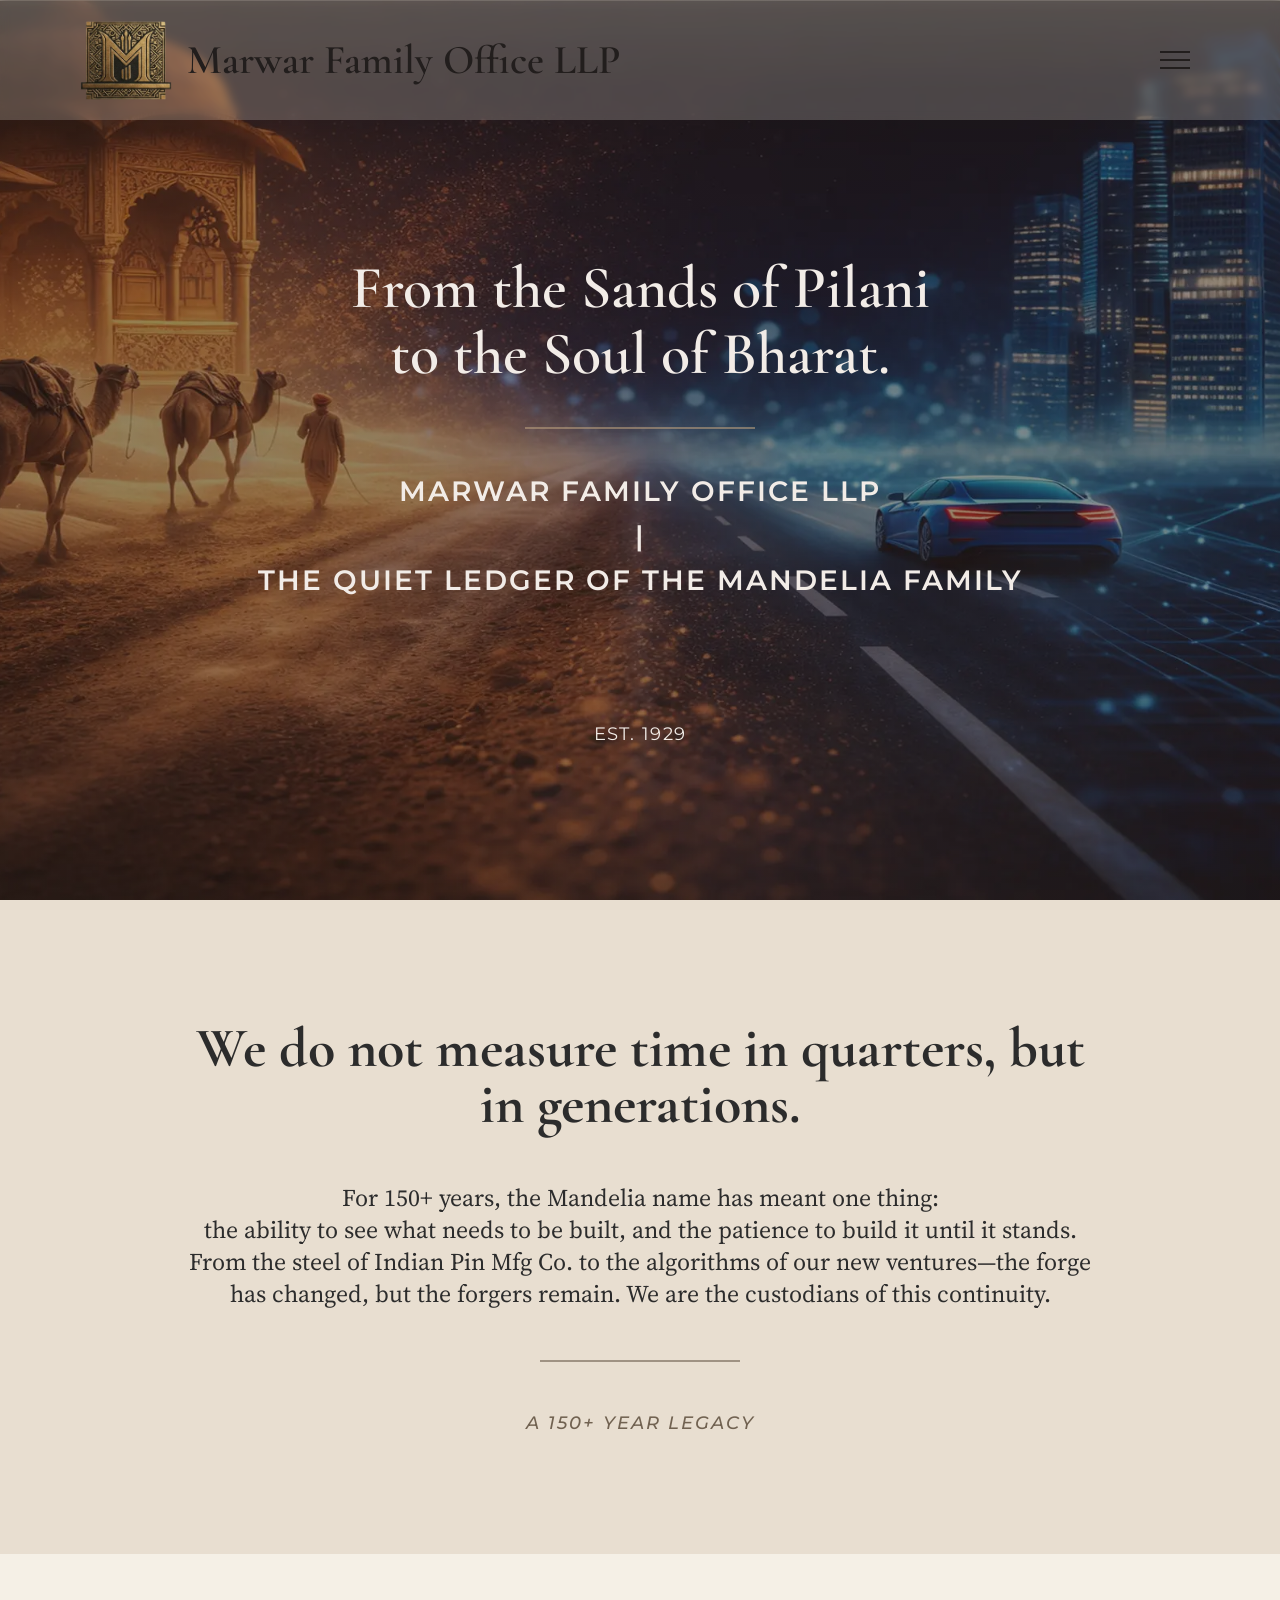
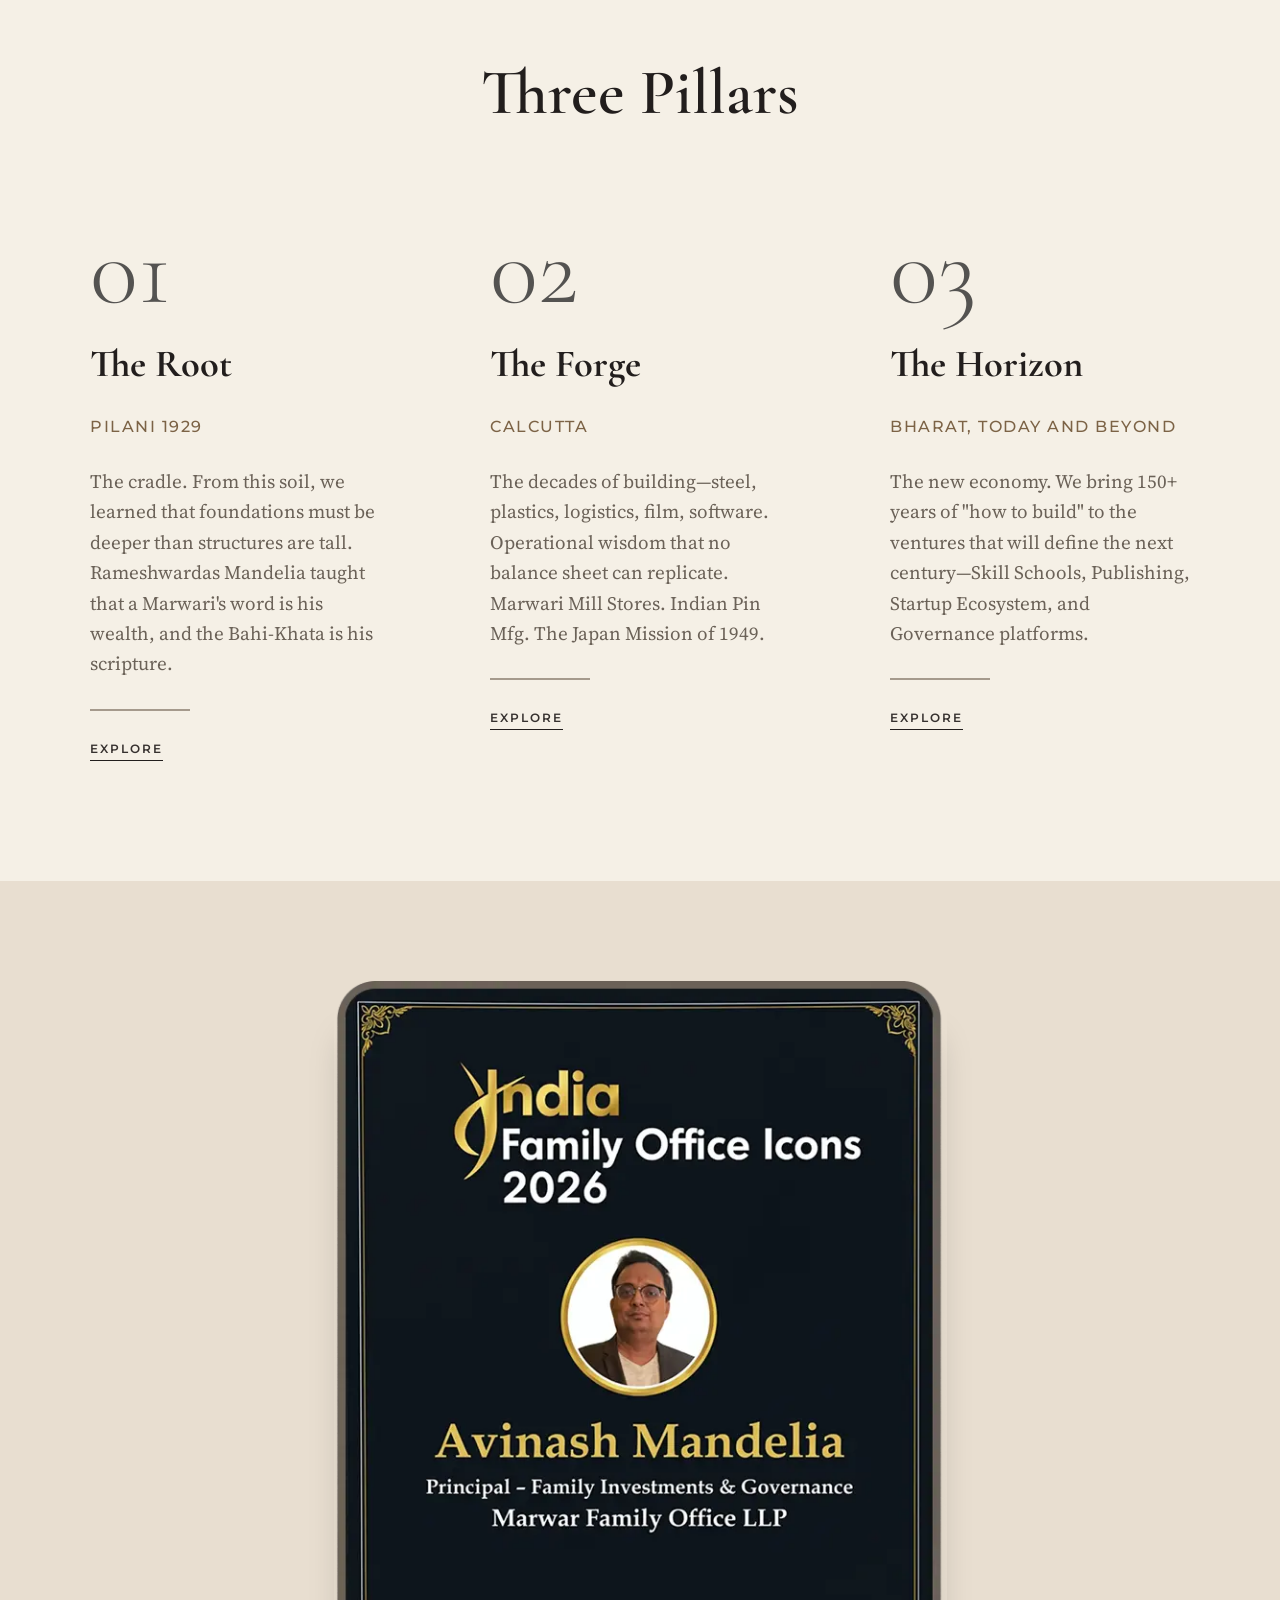
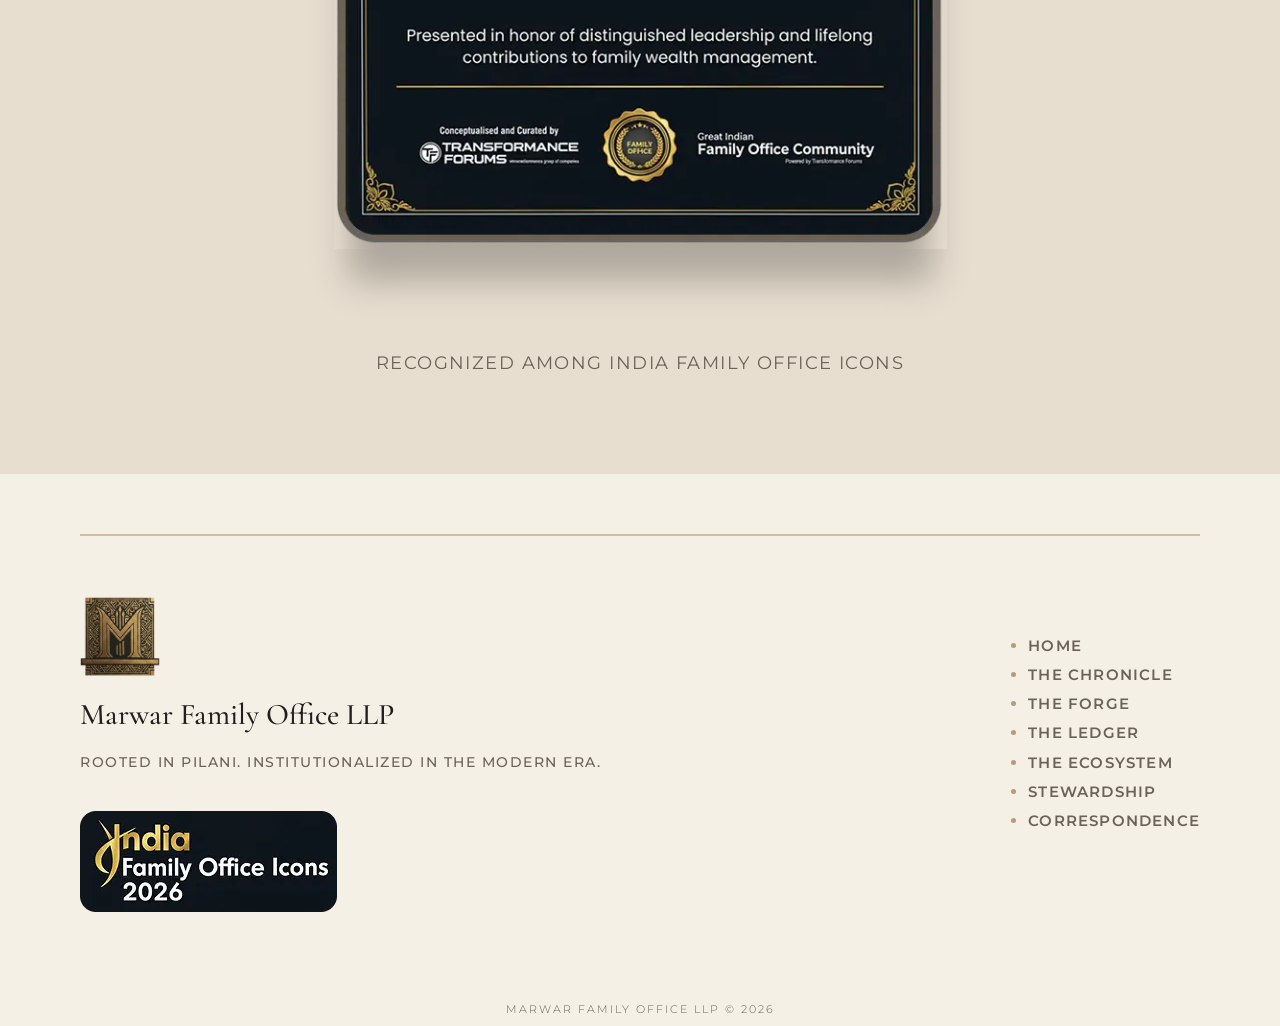
==== commit bccc7c71: "Merge pull request #4 from ransa17/logo logo" ====
--- a/index.html
+++ b/index.html
@@ -84,7 +84,7 @@
 
         <h3 class="award-recognition-text">
             Recognized among India Family Office Icons
-        </h3>
+        </div>
     </div>
 </section>
     </main>
@@ -100,4 +100,4 @@
         };
     </script>
 </body>
-</html>+</html>
--- a/css/home.css
+++ b/css/home.css
@@ -14,13 +14,12 @@
     text-align: center;
     color: #F2ECE7;
     padding: 0 20px;
-    /* Added gap for the 'Est 1929' spacing */
     gap: 120px; 
 }
 
 .hero-title h1 {
     font-family: 'Cormorant Garamond', serif;
-    font-size: clamp(2.5rem, 6vw, 68px);
+    font-size: 60px;
     font-weight: 600;
     margin-bottom: 20px;
     padding-top: 100PX;
@@ -29,7 +28,7 @@
 
 .hero-subtitle {
     font-family: 'Montserrat', sans-serif;
-    font-size: clamp(0.9rem, 2vw, 28px);
+    font-size: 28px;
     font-weight: 600;
     text-transform: uppercase;
     line-height: 1.6;
@@ -44,7 +43,7 @@
     opacity: 0.9;
 }
 
-/* 2. Legacy Section (The Quote) */
+/* 2. Legacy Section */
 .legacy-section {
     background: #E8DED0;
     padding: 120px 10%;
@@ -57,17 +56,18 @@
 
 .legacy-heading {
     font-family: 'Cormorant Garamond', serif;
-    font-size: clamp(1.8rem, 4vw, 56px);
-    font-weight: 600;
-    line-height: 1.2;
-    white-space: nowrap;
+    font-size: 56px;
+    font-weight: 700;
+    max-width: 900px;
+    line-height: 100%;
+    color: #2C2C2C;
 }
 
 .legacy-body {
     max-width: 1100px;
     font-family: 'Source Serif Pro', serif;
-    font-size: clamp(1.1rem, 2vw, 24px);
-    line-height: 1.7;
+    font-size: 24px;
+    line-height: 32px;
     color: #2C2C2C;
 }
 
@@ -179,28 +179,34 @@
     text-transform: uppercase;
     letter-spacing: 2px;
     text-decoration: none;
-    color: #221E1D;
+    color: #36312f;
+    border-bottom: 1px solid #221E1D;
     width: fit-content;
     padding-bottom: 4px;
-}
-
-.pillar-explore:hover {
-    color: #7C6346;
-    border-color: #7C6346;
+    transition: color 0.3s, border-color 0.3s;
+    text-align: left;
 }
 
 /* 4. Award Section */
 .award-section {
     background: #E8DED0;
-    padding: 100px 20px;
+    padding: 100px 0;
     text-align: center;
+}
+
+.award-container {
+    display: flex;
+    flex-direction: column;
+    align-items: center;
+    max-width: 1200px;
+    margin: 0 auto;
 }
 
 .award-img {
     max-width: 613px;
-    width: 100%;
+    width: 90%;
     height: auto;
-    box-shadow: 0px 46px 60px -20px rgba(0,0,0,0.3);
+    box-shadow: 0px 46px 34px -14px rgba(0,0,0,0.25);
     border-radius: 4px;
 }
 
@@ -361,11 +367,66 @@
 
 /* Responsive adjustments for mobile */
 @media (max-width: 768px) {
-    .award-recognition-section {
-        padding: 60px 0;
-    }
-    .award-recognition-text {
+    .legacy-section { padding: 80px 20px; }
+    .hero { height: 85vh; }
+    
+    .hero-title h1 {
+        font-size: 28px;
+        line-height: 37.5px;
+    }
+    
+    .hero-subtitle {
         font-size: 14px;
-        padding: 0 20px;
-    }
-}+        line-height: 22.75px;
+        letter-spacing: 0.35px;
+    }
+    
+    .legacy-heading {
+        font-size: 30px;
+        line-height: 37.5px;
+    }
+    
+    .legacy-body {
+        font-size: 16px;
+        line-height: 26px;
+    }
+    
+    .legacy-tag {
+        font-size: 12px; 
+        line-height: 16px;
+        letter-spacing: 1.2px;
+    }
+    
+    .pillars-section h2 { margin-bottom: 40px; }
+    
+    .pillar-explore { 
+        margin: 0; 
+        text-align: left; 
+        font-weight: 400;
+    }
+    
+    .pillar-desc {
+        font-size: 16px; 
+        line-height: 26px;
+    }
+    
+    .pillar-loc {
+        font-size: 12px; 
+        line-height: 16px; 
+        letter-spacing: 1.2px; 
+        font-weight: 400;
+    }
+
+    /* Flip the Award Section for Mobile */
+    .award-container {
+        flex-direction: column-reverse;
+    }
+    
+    .award-label {
+        margin-top: 0;
+        margin-bottom: 40px;
+        font-size: 14px;
+        line-height: 20px;
+        letter-spacing: 1.4px;
+    }
+}
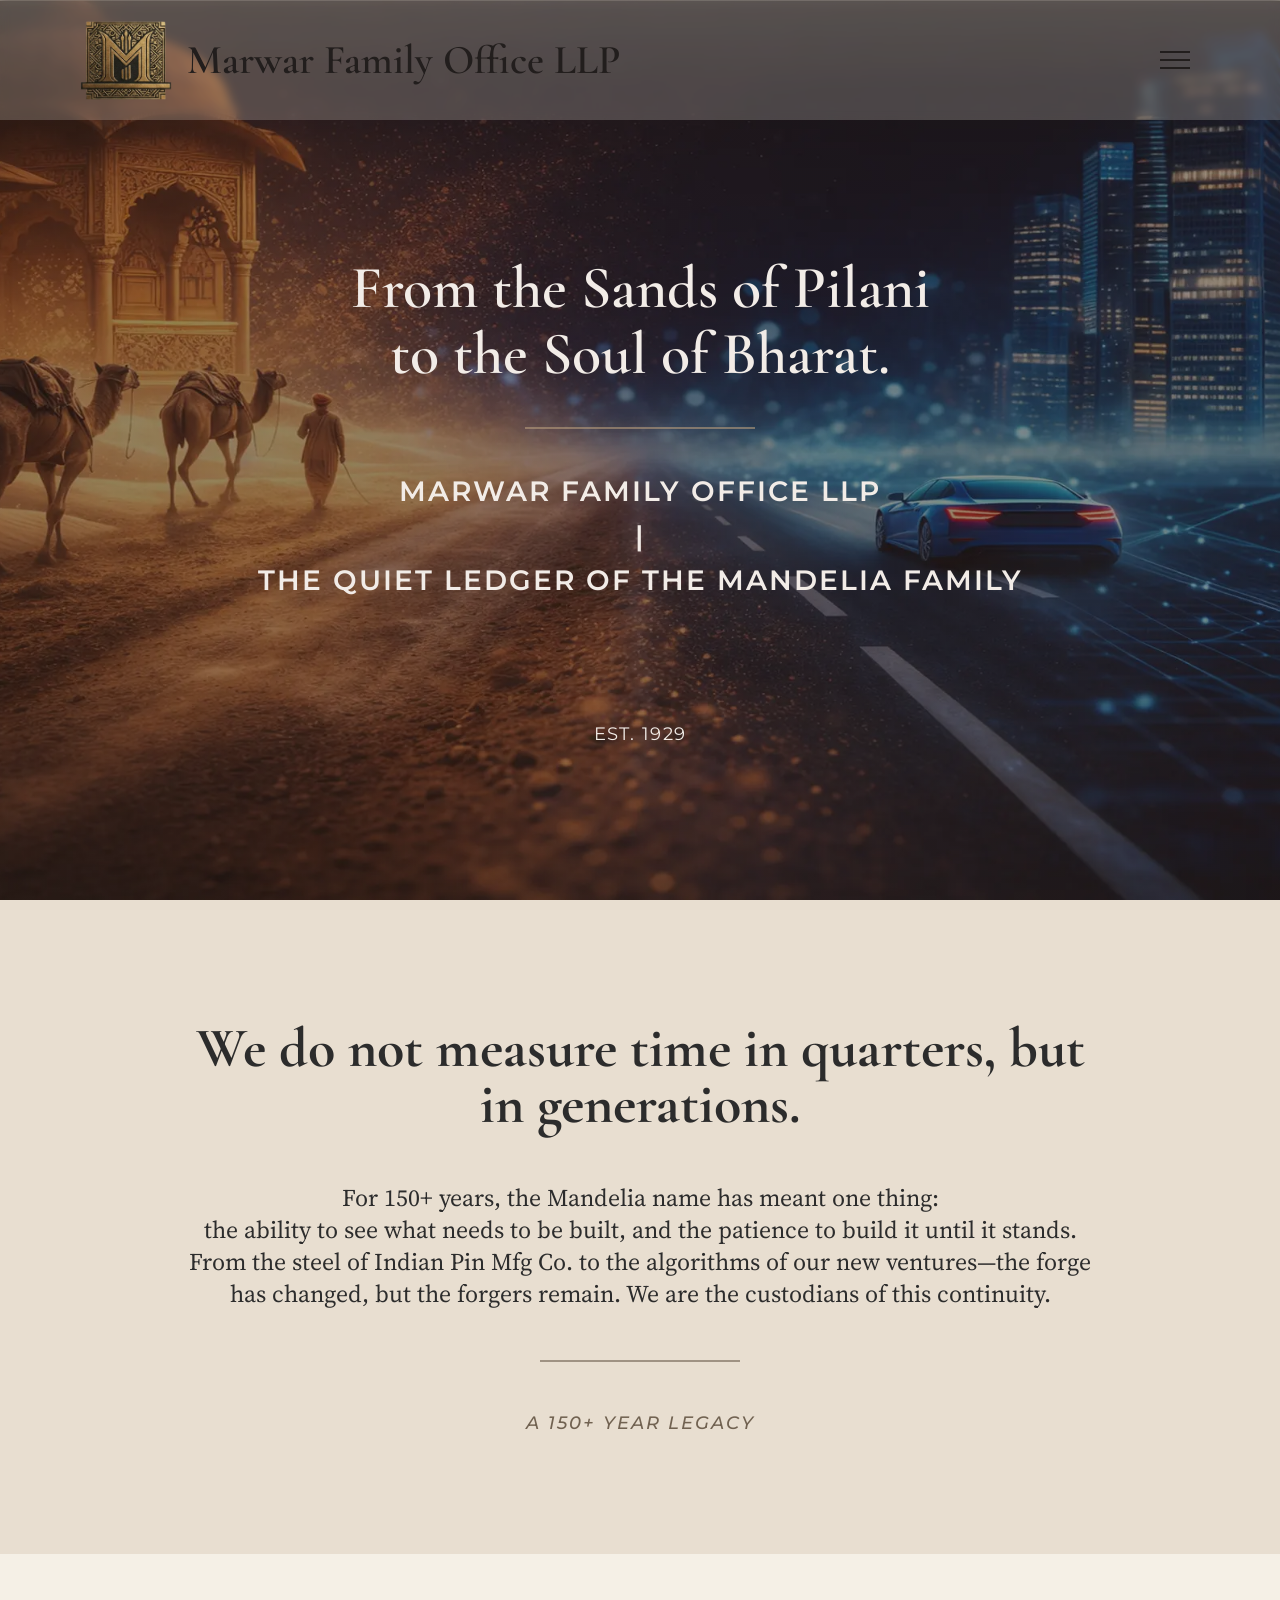
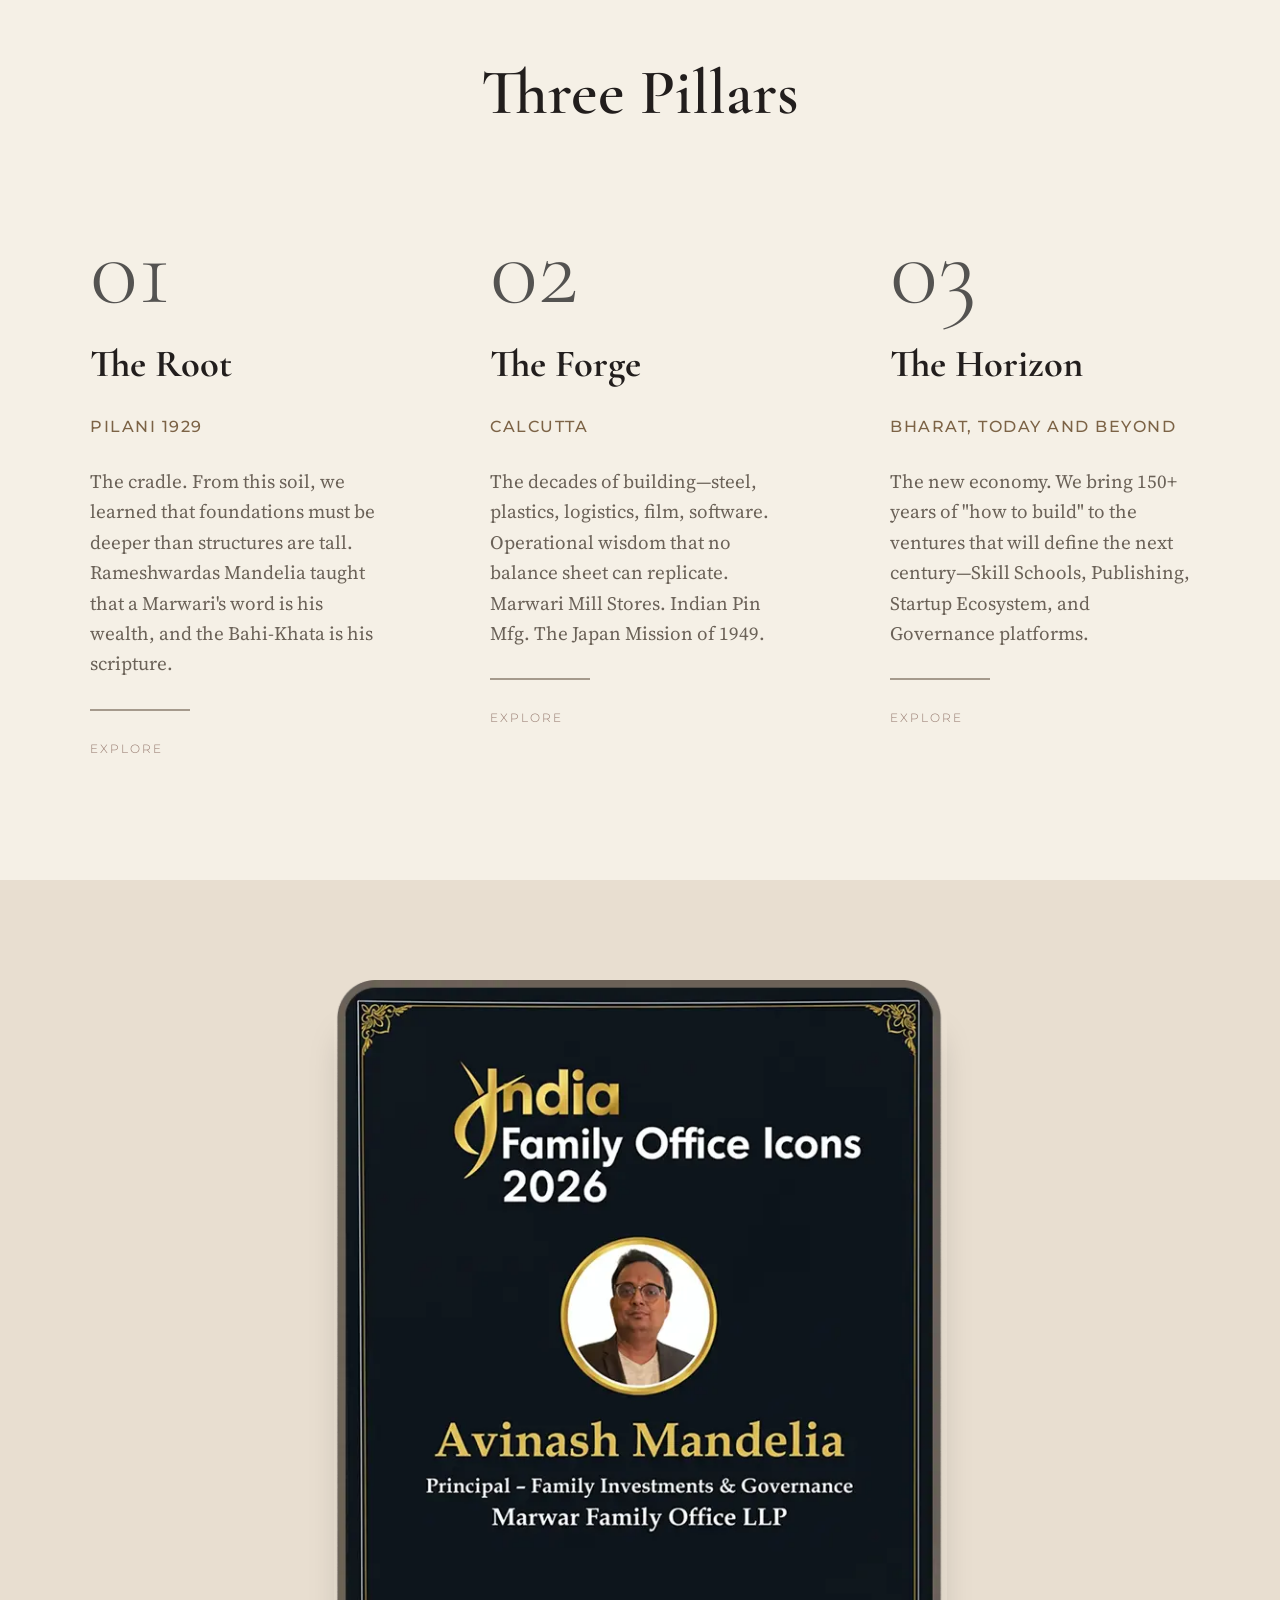
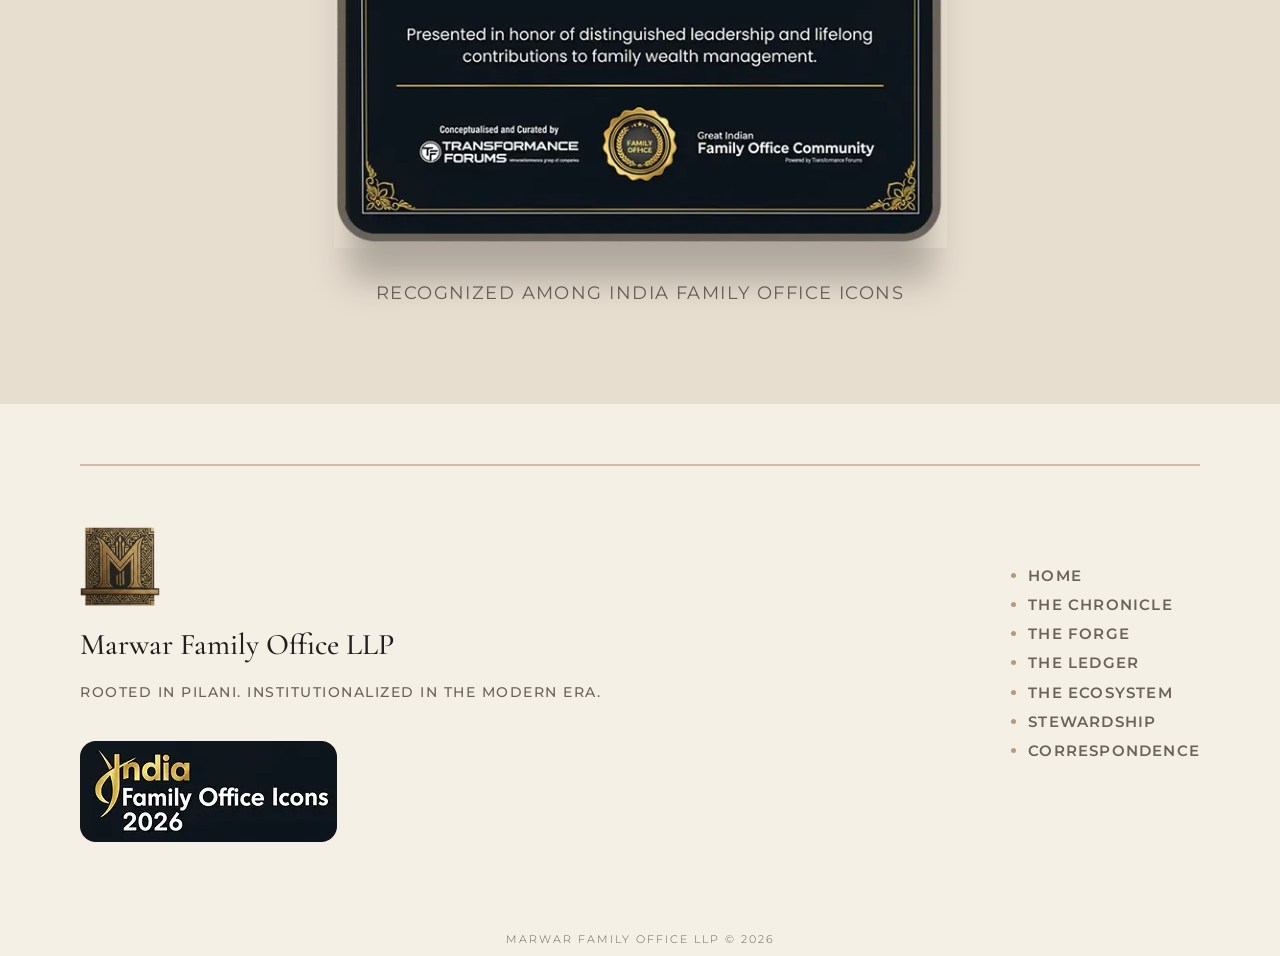
==== commit 4d37a183: "changed home and steward section" ====
--- a/index.html
+++ b/index.html
@@ -47,7 +47,7 @@
                     
                     <div class="pillar-desc">The cradle. From this soil, we learned that foundations must be deeper than structures are tall. Rameshwardas Mandelia taught that a Marwari's word is his wealth, and the Bahi-Khata is his scripture.</div>
                     <div class="divider-goldd"></div>
-                    <a href="chronicle.html" class="pillar-explore">Explore</a>
+                    <div class="pillar-explore">Explore</div>
                 </div>
                 <div class="pillar-card">
                     <div class="pillar-num">02</div>
@@ -56,7 +56,7 @@
                    
                     <div class="pillar-desc">The decades of building—steel, plastics, logistics, film, software. Operational wisdom that no balance sheet can replicate. Marwari Mill Stores. Indian Pin Mfg. The Japan Mission of 1949.</div>
                     <div class="divider-goldd"></div>
-                    <a href="forge.html" class="pillar-explore">Explore</a>
+                    <div class="pillar-explore">Explore</div>
                 </div>
                 <div class="pillar-card">
                     <div class="pillar-num">03</div>
@@ -65,7 +65,7 @@
                     
                     <div class="pillar-desc">The new economy. We bring 150+ years of "how to build" to the ventures that will define the next century—Skill Schools, Publishing, Startup Ecosystem, and Governance platforms.</div>
                     <div class="divider-goldd"></div>
-                    <a href="ecosystem.html" class="pillar-explore">Explore</a>
+                    <div class="pillar-explore">Explore</div>
                 </div>
             </div>
         </section>
@@ -78,9 +78,7 @@
              class="award-card-img" 
              alt="India Family Office Icons 2026 Award for Avinash Mandelia">
         
-        <div class="award-dot-wrapper">
-            <img src="../assets/imagep/Vector (1).png" alt="" class="award-dot-icon">
-        </div>
+        
 
         <h3 class="award-recognition-text">
             Recognized among India Family Office Icons
--- a/css/home.css
+++ b/css/home.css
@@ -175,12 +175,11 @@
 .pillar-explore {
     font-family: 'Montserrat', sans-serif;
     font-size: 12px;
-    font-weight: 600;
+    font-weight: 300;
     text-transform: uppercase;
     letter-spacing: 2px;
     text-decoration: none;
-    color: #36312f;
-    border-bottom: 1px solid #221E1D;
+    color: #967a6f;
     width: fit-content;
     padding-bottom: 4px;
     transition: color 0.3s, border-color 0.3s;
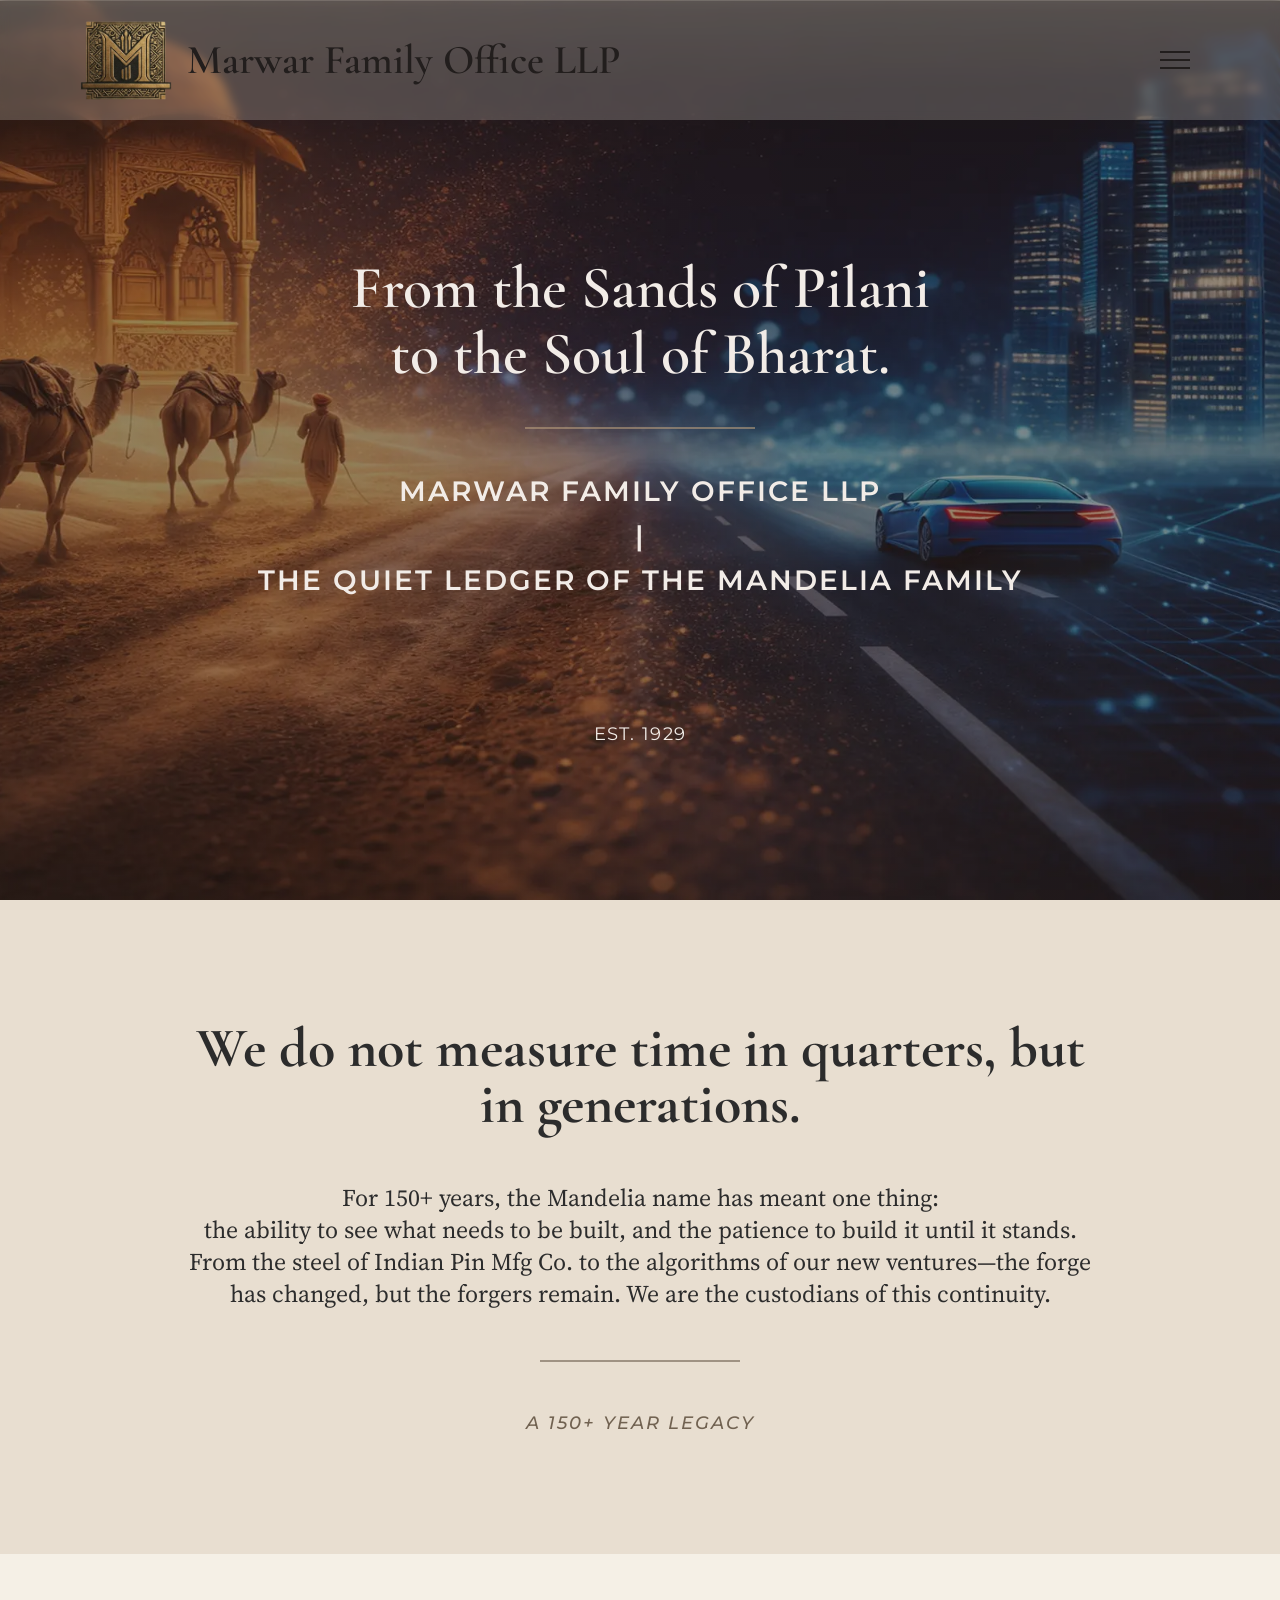
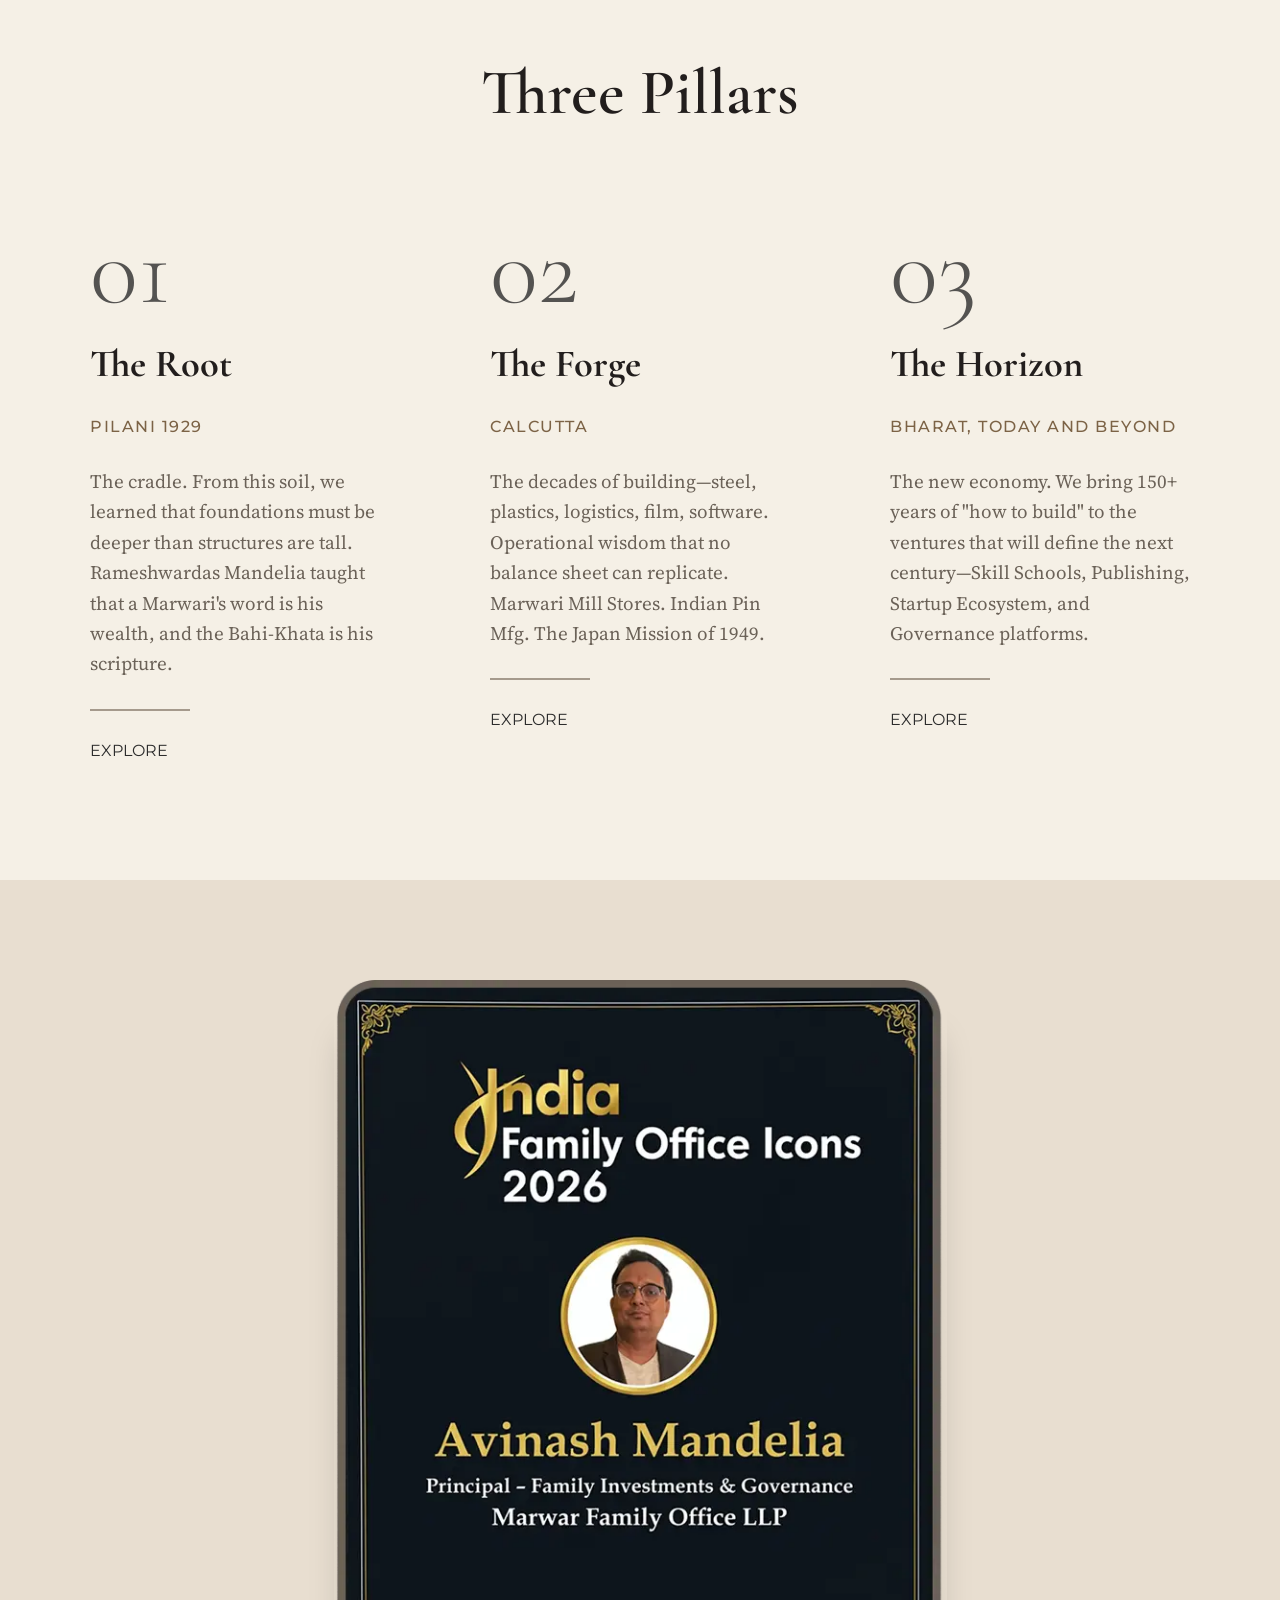
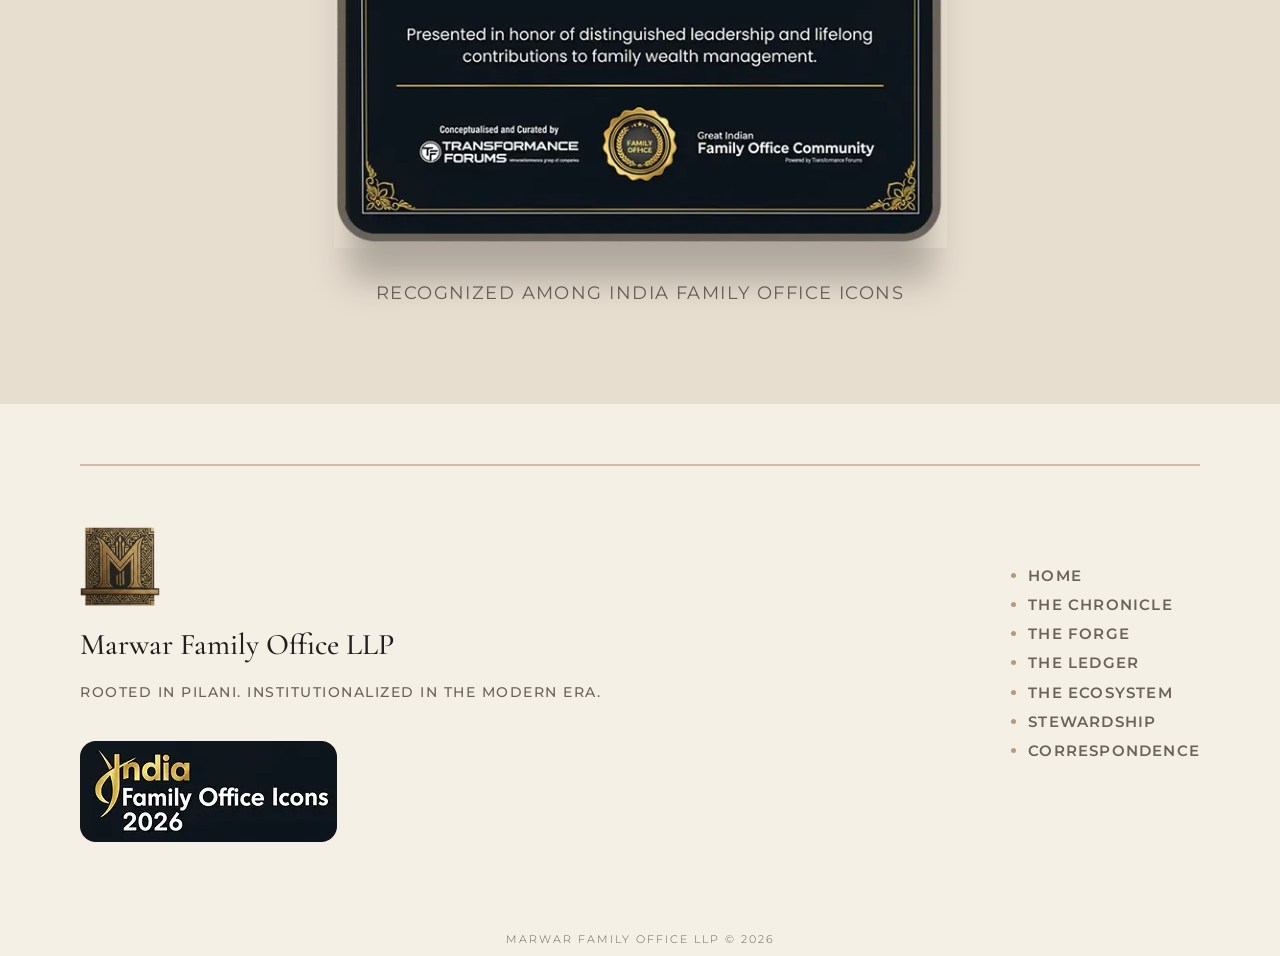
==== commit 52c33af5: "Merge branch 'main' into inl" ====
--- a/index.html
+++ b/index.html
@@ -47,7 +47,7 @@
                     
                     <div class="pillar-desc">The cradle. From this soil, we learned that foundations must be deeper than structures are tall. Rameshwardas Mandelia taught that a Marwari's word is his wealth, and the Bahi-Khata is his scripture.</div>
                     <div class="divider-goldd"></div>
-                    <div class="pillar-explore">Explore</div>
+                    <p> EXPLORE</p>
                 </div>
                 <div class="pillar-card">
                     <div class="pillar-num">02</div>
@@ -56,7 +56,7 @@
                    
                     <div class="pillar-desc">The decades of building—steel, plastics, logistics, film, software. Operational wisdom that no balance sheet can replicate. Marwari Mill Stores. Indian Pin Mfg. The Japan Mission of 1949.</div>
                     <div class="divider-goldd"></div>
-                    <div class="pillar-explore">Explore</div>
+                    <p> EXPLORE</p>
                 </div>
                 <div class="pillar-card">
                     <div class="pillar-num">03</div>
@@ -65,7 +65,7 @@
                     
                     <div class="pillar-desc">The new economy. We bring 150+ years of "how to build" to the ventures that will define the next century—Skill Schools, Publishing, Startup Ecosystem, and Governance platforms.</div>
                     <div class="divider-goldd"></div>
-                    <div class="pillar-explore">Explore</div>
+                    <p> EXPLORE</p>
                 </div>
             </div>
         </section>
--- a/css/home.css
+++ b/css/home.css
@@ -175,11 +175,12 @@
 .pillar-explore {
     font-family: 'Montserrat', sans-serif;
     font-size: 12px;
-    font-weight: 300;
+    font-weight: 600;
     text-transform: uppercase;
     letter-spacing: 2px;
     text-decoration: none;
-    color: #967a6f;
+    color: #36312f;
+    border-bottom: 1px solid #221E1D;
     width: fit-content;
     padding-bottom: 4px;
     transition: color 0.3s, border-color 0.3s;
